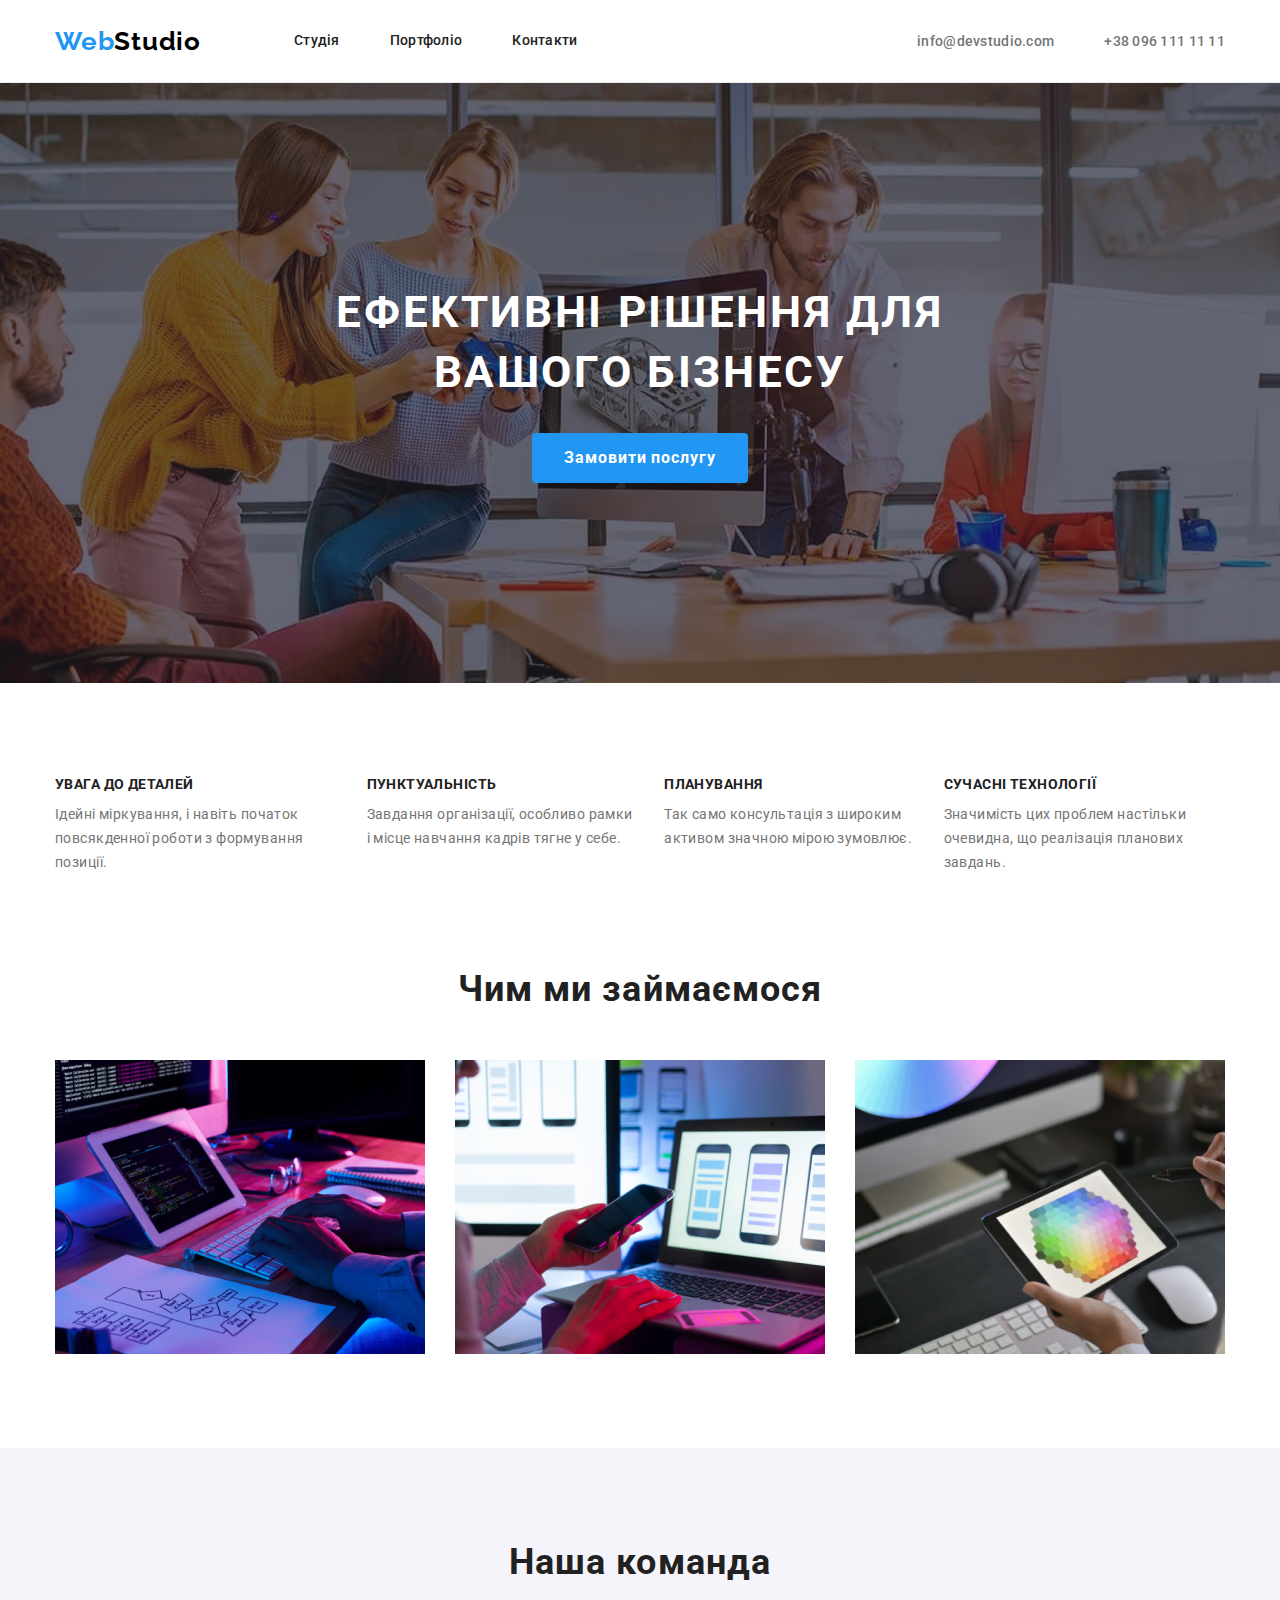
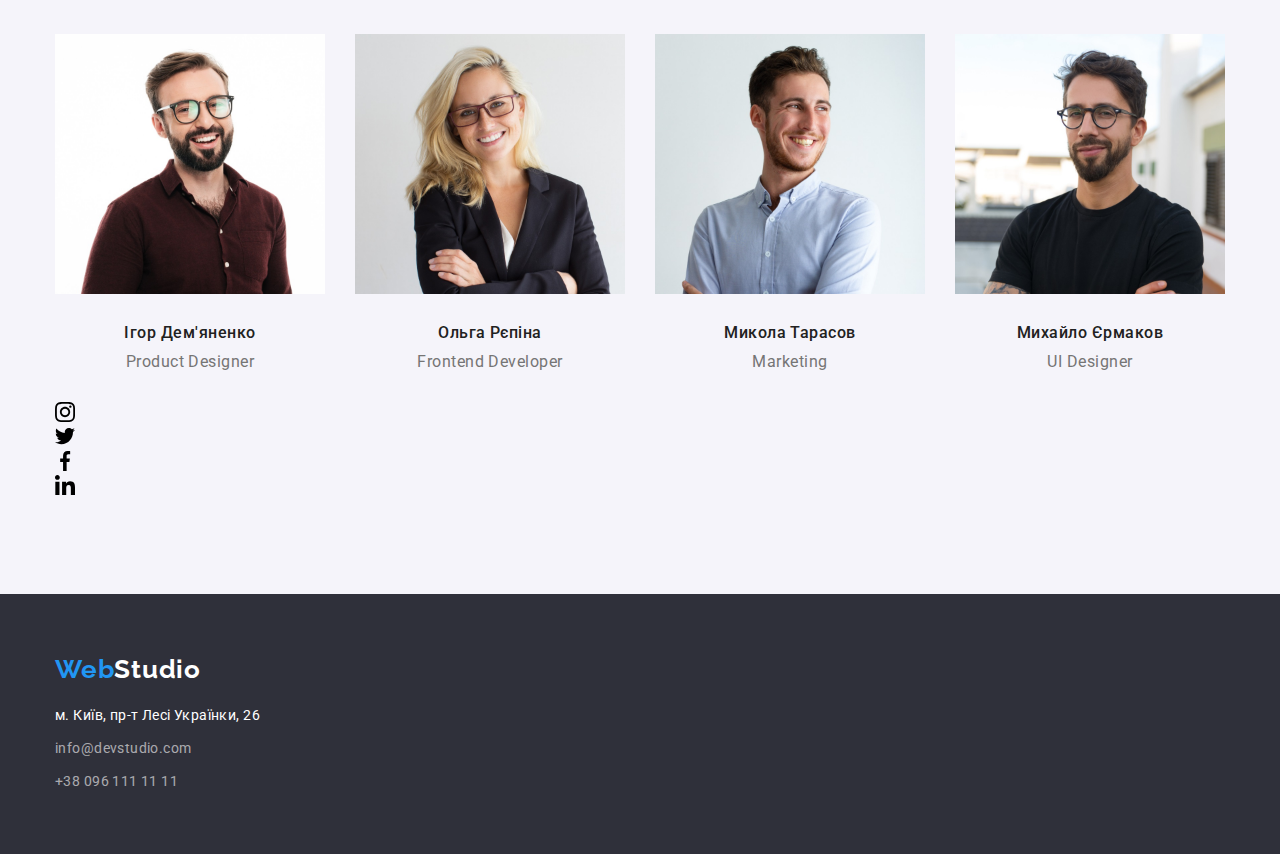
==== index.html @ 97b9239c "height" ====
<!DOCTYPE html>
<html lang="en">
  <head>
    <meta charset="UTF-8" />
    <meta http-equiv="X-UA-Compatible" content="IE=edge" />
    <meta name="viewport" content="width=device-width, initial-scale=1.0" />
    <link rel="preconnect" href="https://fonts.googleapis.com" />
    <link rel="preconnect" href="https://fonts.gstatic.com" crossorigin />
    <link
      href="https://fonts.googleapis.com/css2?family=Raleway:wght@500;700&family=Roboto:wght@400;500;700;900&display=swap"
      rel="stylesheet"
    />
    <link
      rel="stylesheet"
      href="https://cdnjs.cloudflare.com/ajax/libs/modern-normalize/0.6.0/modern-normalize.min.css"
    />
    <link rel="stylesheet" href="./css/styles.css" />
    <title>Web Studio</title>
  </head>
  <body class="body">
    <header class="header">
      <div class="container container-nav">
        <nav class="nav">
          <a class="link logo-link" href="">
            <span class="logocolor">Web</span><span class="logo">Studio</span>
          </a>
          <ul class="list-nav">
            <li class="list-item">
              <a class="nav-link" href="./index.html">Студія</a>
            </li>
            <li class="list-item">
              <a class="nav-link" href="./portfolio.html">Портфоліо</a>
            </li>
            <li class="list-item"><a class="nav-link" href="">Контакти</a></li>
          </ul>
        </nav>
        <!-- Контактні дані -->
        <ul class="contacts-list">
          <li class="list-item">
            <a class="link mail" href="mailto:info@devstudio.com"
              >info@devstudio.com</a
            >
          </li>
          <li class="list-item">
            <a class="link tel" href="tel:+380961111111">+38 096 111 11 11</a>
          </li>
        </ul>
      </div>
    </header>

    <!-- Секція HERO -->
    <main>
      <section class="section-hero">
        <div class="container">
          <h1 class="slogan">Ефективні рішення для вашого бізнесу</h1>
          <button class="btn" type="button">
            <span class="btn-text">Замовити послугу</span>
          </button>
        </div>
      </section>

      <!-- Наші переваги -->

      <section class="section">
        <div class="container">
          <h2 class="visually-hidden">наші переваги</h2>
          <ul class="list">
            <li class="pref-text">
              <h3 class="list-title">увага до деталей</h3>
              <p class="list-text">
                Ідейні міркування, і навіть початок повсякденної роботи з
                формування позиції.
              </p>
            </li>
            <li class="pref-text">
              <h3 class="list-title">пунктуальність</h3>
              <p class="list-text">
                Завдання організації, особливо рамки і місце навчання кадрів
                тягне у себе.
              </p>
            </li>
            <li class="pref-text">
              <h3 class="list-title">планування</h3>
              <p class="list-text">
                Так само консультація з широким активом значною мірою зумовлює.
              </p>
            </li>
            <li class="pref-text">
              <h3 class="list-title">сучасні технології</h3>
              <p class="list-text">
                Значимість цих проблем настільки очевидна, що реалізація
                планових завдань.
              </p>
            </li>
          </ul>
        </div>
      </section>

      <!-- Чим ми займаємось -->
      <section class="section work">
        <div class="container">
          <h2 class="subtitle">Чим ми займаємося</h2>
          <ul class="list work-cards">
            <li class="image-item">
              <img src="./images/img/box-1.png" alt="фото клавіатури" width="370" />
            </li>
            <li class="image-item">
              <img src="./images/img/box-2.png" alt="фото телефона" width="370" />
            </li>
            <li class="image-item">
              <img src="./images/img/box-3.png" alt="фото планшета" width="370" />
            </li>
          </ul>
        </div>
      </section>

      <!-- Наша команда -->

      <section class="section team">
        <div class="container">
          <h2 class="subtitle">Наша команда</h2>
          <ul class="list team-list">
            <li class="photo-item">
              <img src="./images/img/ProductDesigner.jpg" alt="фото" width="270" />
              <div class="photo-wrapp">
                <h3 class="team-person">Ігор Дем'яненко</h3>
                <p class="team-position">Product Designer</p>
              </div>
              <ul class="social-list">
                <li class="social-item">
                  <a
                    class="social-link link"
                    href="https://instagram.com"
                    target="_blank"
                    rel="noopener noreferrer"
                    aria-label="instagram"
                  >
                    <svg class="" width="20" height="20">
                      <use href="./images/sprite.svg#instagram"></use>
                    </svg>
                  </a>
                </li>
                <li class="social-item">
                  <a
                    class="social-link link"
                    href="https://twitter.com"
                    target="_blank"
                    rel="noopener noreferrer"
                    aria-label="twitter"
                  >
                    <svg class="" width="20" height="20">
                      <use href="./images/sprite.svg#twitter"></use>
                    </svg>
                  </a>
                </li>
                <li class="social-item">
                  <a
                    class="social-link link"
                    href="https://facebook.com"
                    target="_blank"
                    rel="noopener noreferrer"
                    aria-label="facebook"
                  >
                    <svg class="" width="20" height="20">
                      <use href="./images/sprite.svg#facebook"></use>
                    </svg>
                  </a>
                </li>
                <li class="social-item">
                  <a
                    class="social-link link"
                    href="https://linkedin.com"
                    target="_blank"
                    rel="noopener noreferrer"
                    aria-label="linkedin"
                  >
                    <svg class="" width="20" height="20">
                      <use href="./images/sprite.svg#linkedin"></use>
                    </svg>
                  </a>
                </li>
              </ul>
            </li>
            <li class="photo-item">
              <img src="./images/img/FrontedDeveloper.jpg" alt="фото" width="270" />
              <div class="photo-wrapp">
                <h3 class="team-person">Ольга Рєпіна</h3>
                <p class="team-position">Frontend Developer</p>
              </div>
            </li>
            <li class="photo-item">
              <img src="./images/img/Marketing.jpg" alt="фото" width="270" />
              <div class="photo-wrapp">
                <h3 class="team-person">Микола Тарасов</h3>
                <p class="team-position">Marketing</p>
              </div>
            </li>
            <li class="photo-item">
              <img src="./images/img/UIDesignir.jpg" alt="фото" width="270" />
              <div class="photo-wrapp">
                <h3 class="team-person">Михайло Єрмаков</h3>
                <p class="team-position">UI Designer</p>
              </div>
            </li>
          </ul>
        </div>
      </section>
    </main>

    <!-- Підвал -->

    <footer class="footer">
      <div class="container">
        <a class="link" href="./index.html">
          <span class="footer-logocolor">Web</span
          ><span class="footer-logo">Studio</span>
        </a>
        <address class="address">
          <ul class="address-list">
            <li class="footer-item">
              <a
                class="address-link"
                href="https://www.google.com/maps/place/%D0%B1%D1%83%D0%BB.+%D0%9B%D0%B5%D1%81%D0%B8+%D0%A3%D0%BA%D1%80%D0%B0%D0%B8%D0%BD%D0%BA%D0%B8,+26,+%D0%9A%D0%B8%D0%B5%D0%B2,+02000/@50.4265807,30.5383858,17z/data=!3m1!4b1!4m5!3m4!1s0x40d4cf0e033ecbe9:0x57a4dffefec77da0!8m2!3d50.4265807!4d30.5383858"
                >м. Київ, пр-т Лесі Українки, 26</a
              >
            </li>
            <li class="footer-item">
              <a class="contacts-link" href="mailto:info@devstudio.com"
                >info@devstudio.com</a
              >
            </li>
            <li class="footer-item">
              <a class="contacts-link" href="tel:++380961111111"
                >+38 096 111 11 11</a
              >
            </li>
          </ul>
        </address>
      </div>
    </footer>
  </body>
</html>
---- css/styles.css ----
html {
  box-sizing: border-box;
}

*,
*::before,
*::after {
}

:root {
  /* Fonts */

  /* Text colors */
  --subtitle-col: #212121;
  --txt-col: #757575;
  --txt-but: #ffffff;

  /* Background colors */
  --main-cl: #f5f5f5;
  --backgr-filtr: #f5f4fa;
  --backgr-col: #2f303a;

  /* Other */
  --accent-cl: #2196f3;
}

body {
  font-family: "Roboto", sans-serif;
  color: var(--main-cl);
  margin: 0;
}

img {
  display: block;
  max-width: 100%;
  height: auto;
}

ul {
  margin: 0;
  padding: 0;
  list-style: none;
}

h1,
h2,
h3,
h4,
h5,
h6,
p {
  margin: 0;
}

.hidden {
  position: absolute;
  width: 1px;
  height: 1px;
  margin: -1px;
  border: 0;
  padding: 0;
  white-space: nowrap;
  clip-path: inset(100%);
  clip: rect(0 0 0 0);
  overflow: hidden;
}

.container {
  max-width: 1200px;
  padding-left: 15px;
  padding-right: 15px;
  margin-left: auto;
  margin-right: auto;
}

.header {
  border-bottom: 1px solid #ececec;
}

.nav {
  display: flex;
  align-items: center;
}

.container-nav {
  display: flex;
  align-items: center;
}

.logo-link {
  margin-right: 93px;
}
.logo {
  font-family: Raleway;
  font-weight: 700;
  font-size: 26px;
  line-height: 1.19;
  letter-spacing: 0.03em;
  color: #000000;
}
.logocolor {
  font-family: Raleway;
  font-style: normal;
  font-weight: 700;
  font-size: 26px;
  line-height: 1.19;
  letter-spacing: 0.03em;
  color: var(--accent-cl);
}

.list {
  display: flex;
  margin: 0;
  padding: 0;
}

.list-nav {
  display: flex;
  padding-top: 32px;
  padding-bottom: 32px;
  gap: 50px;
}

.list .list-item + .list-item {
  margin-left: 50px;
}

.nav-link {
  display: block;

  color: var(--subtitle-col);
  font-weight: 500;
  font-size: 14px;
  line-height: 1.14;
  letter-spacing: 0.02em;
  text-decoration: none;
}

.nav-link:hover,
.nav-link:focus {
  color: var(--accent-cl);
}

/* Контактні дані */
.link:hover,
.link:focus {
  color: var(--accent-cl);
}

.contacts-list {
  display: flex;
  margin-left: auto;
  padding-top: 32px;
  padding-bottom: 32px;
}

.contacts-list .list-item + .list-item {
  margin-left: 50px;
}

.link {
  font-weight: 500;
  font-size: 14px;
  line-height: 1.14;
  letter-spacing: 0.02em;
  text-decoration: none;
  color: var(--txt-col);
}


.section {
  padding-top: 94px;
  padding-bottom: 94px;
}

/* Секція HERO */
.section-hero {
  background: var(--backgr-col);
  text-align: center;
  padding-top: 200px;
  padding-bottom: 200px;
  background-image: linear-gradient(
      rgba(47, 48, 58, 0.4),
      rgba(47, 48, 58, 0.4)
    ),
    url(../images/img/studio.jpg);
  background-size: cover;
  background-position: center;
}

.slogan {
  font-size: 44px;
  line-height: 1.36;
  letter-spacing: 0.06em;
  text-transform: uppercase;
  color: var(--txt-but);
  margin-bottom: 30px;
  width: 620px;
  margin-left: auto;
  margin-right: auto;
}

.btn {
  background: var(--accent-cl);
  border-radius: 4px;
  padding: 10px 32px;
  border: 0px;
  margin-right: auto;
  margin-left: auto;
  text-align: center;
}

.btn-text {
  font-weight: 700;
  font-size: 16px;
  line-height: 1.87;
  align-items: center;
  text-align: center;
  letter-spacing: 0.06em;
  color: var(--txt-but);
}

/* Наші переваги */

.visually-hidden {
  position: absolute;
  width: 1px;
  height: 1px;
  margin: -1px;
  border: 0;
  padding: 0;
  white-space: nowrap;
  clip-path: inset(100%);
  clip: rect(0 0 0 0);
  overflow: hidden;
}

.list-title {
  text-transform: uppercase;
  font-size: 14px;
  line-height: 1.14;
  letter-spacing: 0.03em;
  color: var(--subtitle-col);
  margin-bottom: 10px;
}

.list-text {
  font-size: 14px;
  line-height: 1.71;
  letter-spacing: 0.03em;
  color: var(--txt-col);
  margin: 0;
}

.pref-text:not(:last-child) {
  margin-right: 30px;
}

.work {
  padding-top: 0;
}

.subtitle {
  font-size: 36px;
  line-height: 1.16;
  text-align: center;
  letter-spacing: 0.03em;
  color: var(--subtitle-col);
  margin-bottom: 50px;
}

.work-cards {
  align-items: center;
  gap: 30px;
}

/* Наша команда */
.team {
  background-color: #f5f4fa;
}

.team-list {
  gap: 30px;
}
.team-person {
  font-weight: 500;
  font-size: 16px;
  line-height: 1.18;
  text-align: center;
  letter-spacing: 0.03em;
  margin-bottom: 10px;
  color: var(--subtitle-col);
}

.team-position {
  font-weight: 400;
  font-size: 16px;
  line-height: 1.18;
  text-align: center;
  letter-spacing: 0.03em;
  color: var(--txt-col);
}

.photo-wrapp {
  padding: 30px 0;
}

/* Підвал */
.footer {
  background: var(--backgr-col);
  padding-top: 60px;
  padding-bottom: 60px;
}

.footer-logocolor {
  font-family: "Raleway";
  font-style: normal;
  font-weight: 700;
  font-size: 26px;
  line-height: 1.19;
  letter-spacing: 0.03em;
  color: var(--accent-cl);
}

.footer-logo {
  font-family: "Raleway";
  font-weight: 700;
  font-size: 26px;
  line-height: 1.19;
  letter-spacing: 0.03em;
  color: var(--txt-but);
}

.address {
  margin-top: 20px;
}

.footer-item:not(:last-child) {
  margin-bottom: 9px;
}

.address-list {
  list-style: none;
  text-decoration: none;
}

.address-link {
  font-weight: 400;
  font-size: 14px;
  line-height: 1.71;
  letter-spacing: 0.03em;
  text-decoration: none;
  list-style: none;
  font-style: normal;
  color: var(--txt-but);
}

.contacts-link {
  font-weight: 400;
  font-size: 14px;
  line-height: 1.71;
  letter-spacing: 0.03em;
  text-decoration: none;
  font-style: normal;
  color: rgba(255, 255, 255, 0.6);
}

.port-list {
  display: flex;
  gap: 8px;
  justify-content: center;
}

.filtr:hover,
.filtr:focus {
  color: var(--txt-but);
  background-color: var(--accent-cl);
}

.filtr {
  font-family: inherit;
  background: var(--backgr-filtr);
  font-size: 16px;
  line-height: 1.62;
  letter-spacing: 0.03em;
  color: var(--subtitle-col);
  cursor: pointer;
  border-color: transparent;
}

.filtr-list {
  display: flex;
  gap: 8px;
  justify-content: center;
}

.photo-list {
  flex-wrap: wrap;
  margin-top: 50px;
  gap: 30px;
}

.photo-subtitle {
  font-size: 18px;
  line-height: 2;
  letter-spacing: 0.06em;
  color: var(--subtitle-col);
}

.photo-text {
  font-size: 16px;
  line-height: 1.87;
  letter-spacing: 0.03em;
  margin-top: 4px;
  color: var(--txt-col);
}

.photo-items {
  border-top: none;
  padding: 20px 24px;
  border: 1px solid #eeeeee;
}
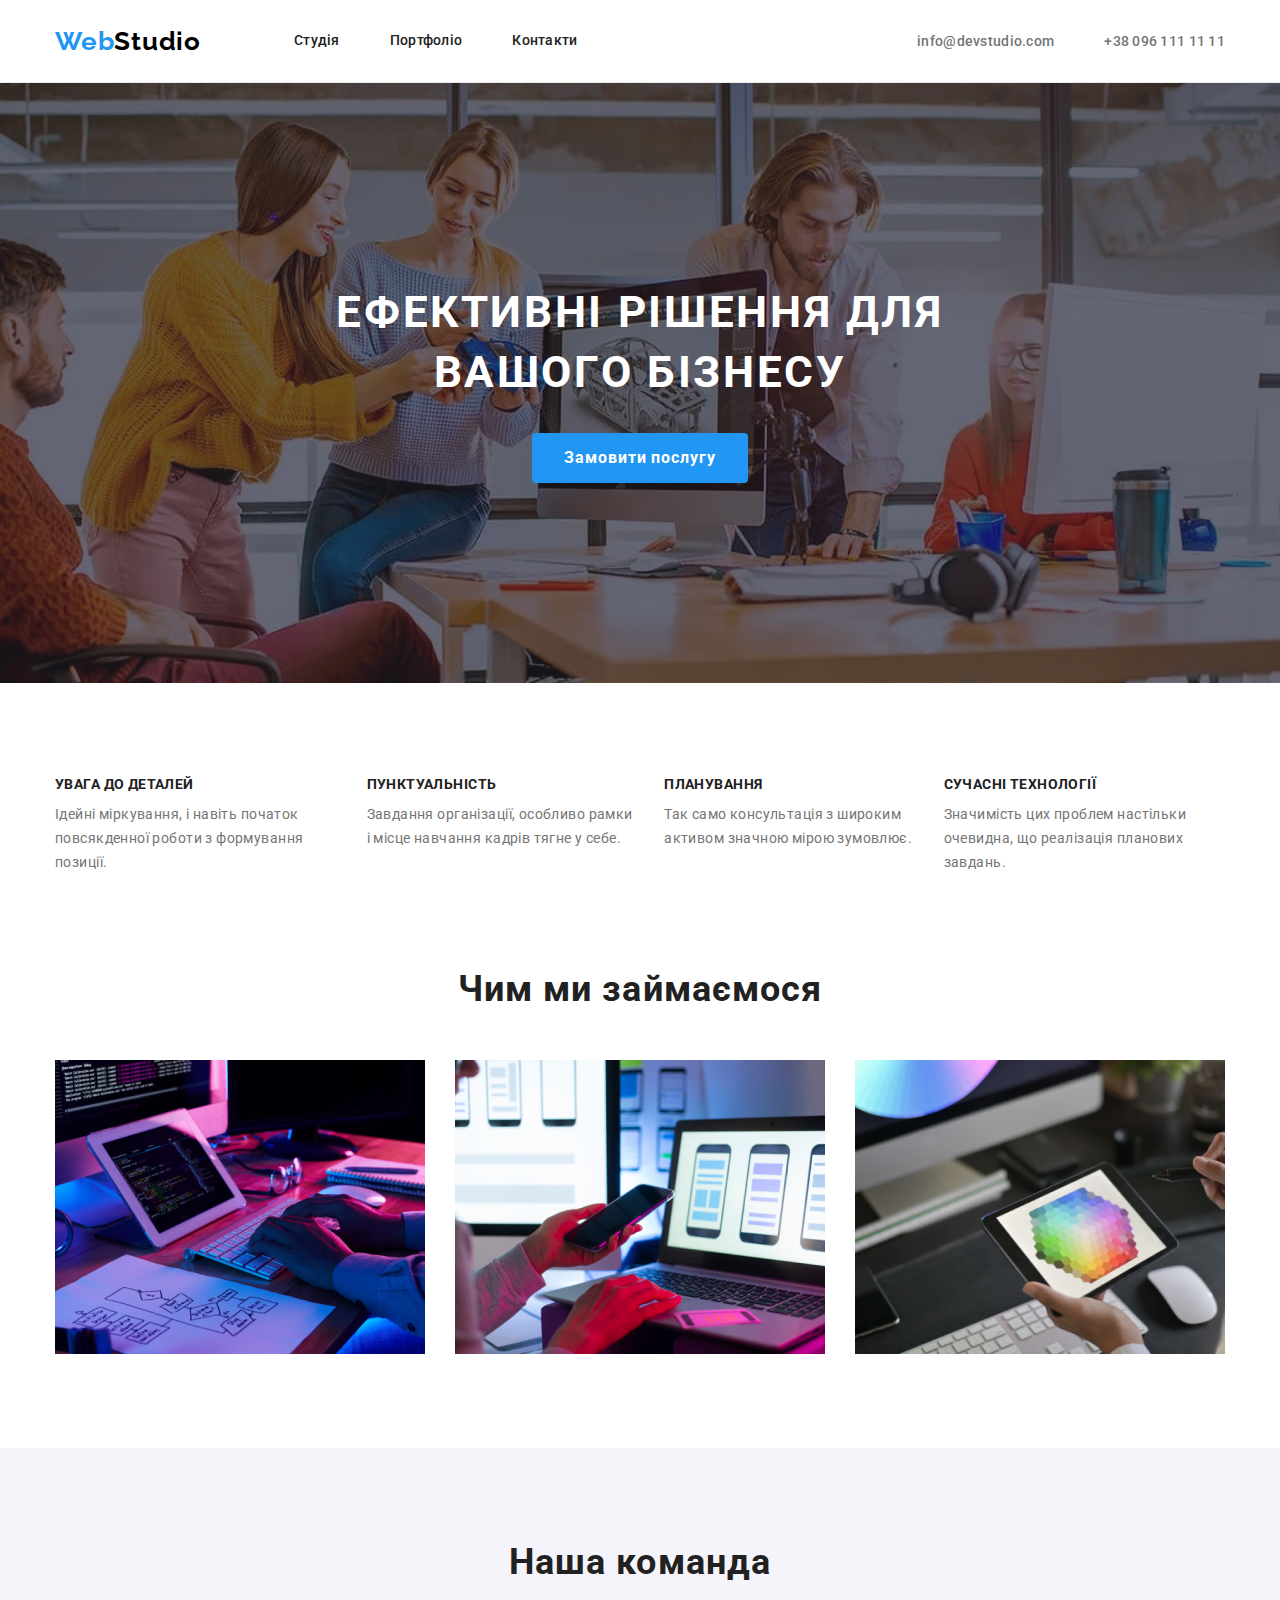
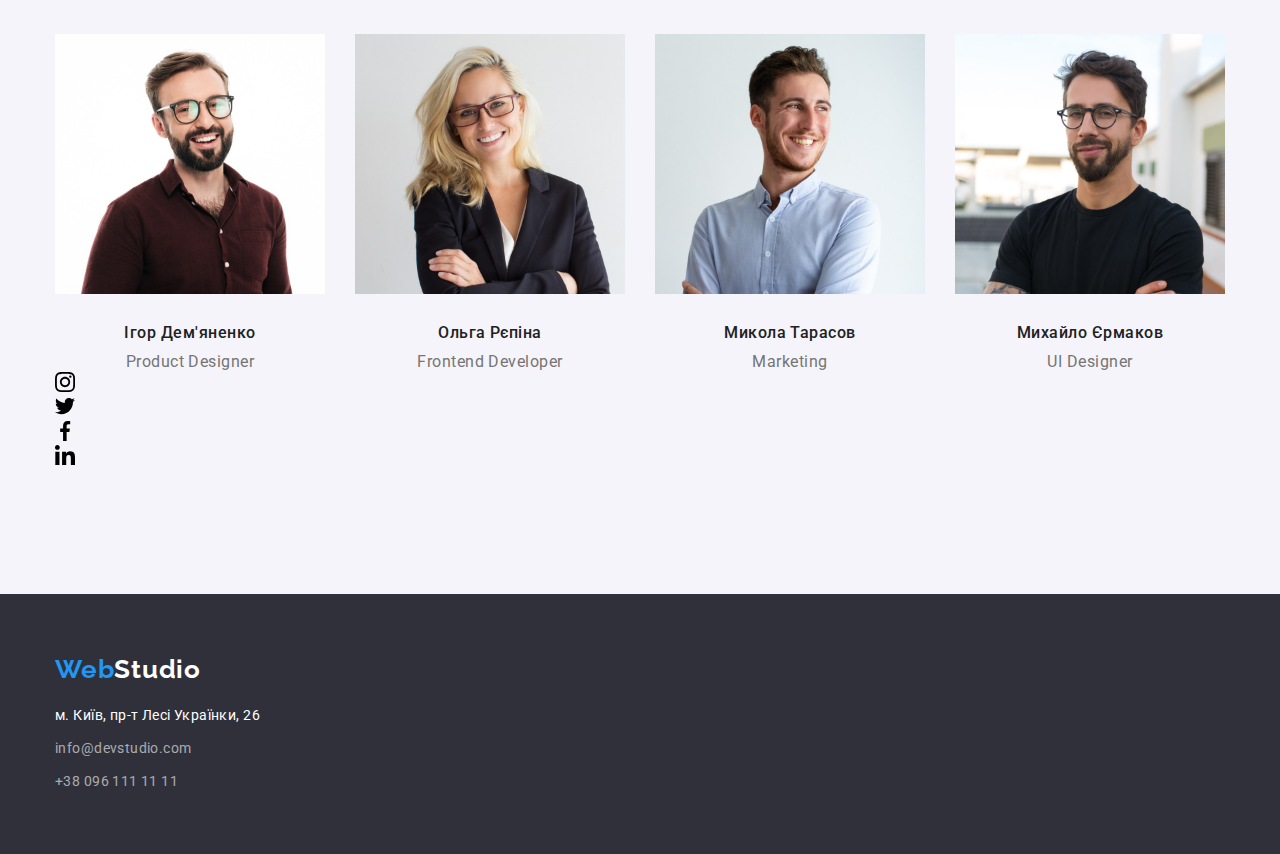
==== commit e7a70a87: "div social list" ====
--- a/index.html
+++ b/index.html
@@ -102,13 +102,25 @@
           <h2 class="subtitle">Чим ми займаємося</h2>
           <ul class="list work-cards">
             <li class="image-item">
-              <img src="./images/img/box-1.png" alt="фото клавіатури" width="370" />
+              <img
+                src="./images/img/box-1.png"
+                alt="фото клавіатури"
+                width="370"
+              />
             </li>
             <li class="image-item">
-              <img src="./images/img/box-2.png" alt="фото телефона" width="370" />
+              <img
+                src="./images/img/box-2.png"
+                alt="фото телефона"
+                width="370"
+              />
             </li>
             <li class="image-item">
-              <img src="./images/img/box-3.png" alt="фото планшета" width="370" />
+              <img
+                src="./images/img/box-3.png"
+                alt="фото планшета"
+                width="370"
+              />
             </li>
           </ul>
         </div>
@@ -121,68 +133,76 @@
           <h2 class="subtitle">Наша команда</h2>
           <ul class="list team-list">
             <li class="photo-item">
-              <img src="./images/img/ProductDesigner.jpg" alt="фото" width="270" />
+              <img
+                src="./images/img/ProductDesigner.jpg"
+                alt="фото"
+                width="270"
+              />
               <div class="photo-wrapp">
                 <h3 class="team-person">Ігор Дем'яненко</h3>
                 <p class="team-position">Product Designer</p>
-              </div>
-              <ul class="social-list">
-                <li class="social-item">
-                  <a
-                    class="social-link link"
-                    href="https://instagram.com"
-                    target="_blank"
-                    rel="noopener noreferrer"
-                    aria-label="instagram"
-                  >
-                    <svg class="" width="20" height="20">
-                      <use href="./images/sprite.svg#instagram"></use>
-                    </svg>
-                  </a>
-                </li>
-                <li class="social-item">
-                  <a
-                    class="social-link link"
-                    href="https://twitter.com"
-                    target="_blank"
-                    rel="noopener noreferrer"
-                    aria-label="twitter"
-                  >
-                    <svg class="" width="20" height="20">
-                      <use href="./images/sprite.svg#twitter"></use>
-                    </svg>
-                  </a>
-                </li>
-                <li class="social-item">
-                  <a
-                    class="social-link link"
-                    href="https://facebook.com"
-                    target="_blank"
-                    rel="noopener noreferrer"
-                    aria-label="facebook"
-                  >
-                    <svg class="" width="20" height="20">
-                      <use href="./images/sprite.svg#facebook"></use>
-                    </svg>
-                  </a>
-                </li>
-                <li class="social-item">
-                  <a
-                    class="social-link link"
-                    href="https://linkedin.com"
-                    target="_blank"
-                    rel="noopener noreferrer"
-                    aria-label="linkedin"
-                  >
-                    <svg class="" width="20" height="20">
-                      <use href="./images/sprite.svg#linkedin"></use>
-                    </svg>
-                  </a>
-                </li>
-              </ul>
-            </li>
-            <li class="photo-item">
-              <img src="./images/img/FrontedDeveloper.jpg" alt="фото" width="270" />
+                <ul class="social-list">
+                  <li class="social-item">
+                    <a
+                      class="social-link link"
+                      href="https://instagram.com"
+                      target="_blank"
+                      rel="noopener noreferrer"
+                      aria-label="instagram"
+                    >
+                      <svg class="" width="20" height="20">
+                        <use href="./images/sprite.svg#instagram"></use>
+                      </svg>
+                    </a>
+                  </li>
+                  <li class="social-item">
+                    <a
+                      class="social-link link"
+                      href="https://twitter.com"
+                      target="_blank"
+                      rel="noopener noreferrer"
+                      aria-label="twitter"
+                    >
+                      <svg class="" width="20" height="20">
+                        <use href="./images/sprite.svg#twitter"></use>
+                      </svg>
+                    </a>
+                  </li>
+                  <li class="social-item">
+                    <a
+                      class="social-link link"
+                      href="https://facebook.com"
+                      target="_blank"
+                      rel="noopener noreferrer"
+                      aria-label="facebook"
+                    >
+                      <svg class="" width="20" height="20">
+                        <use href="./images/sprite.svg#facebook"></use>
+                      </svg>
+                    </a>
+                  </li>
+                  <li class="social-item">
+                    <a
+                      class="social-link link"
+                      href="https://linkedin.com"
+                      target="_blank"
+                      rel="noopener noreferrer"
+                      aria-label="linkedin"
+                    >
+                      <svg class="" width="20" height="20">
+                        <use href="./images/sprite.svg#linkedin"></use>
+                      </svg>
+                    </a>
+                  </li>
+                </ul>
+              </div>
+            </li>
+            <li class="photo-item">
+              <img
+                src="./images/img/FrontedDeveloper.jpg"
+                alt="фото"
+                width="270"
+              />
               <div class="photo-wrapp">
                 <h3 class="team-person">Ольга Рєпіна</h3>
                 <p class="team-position">Frontend Developer</p>
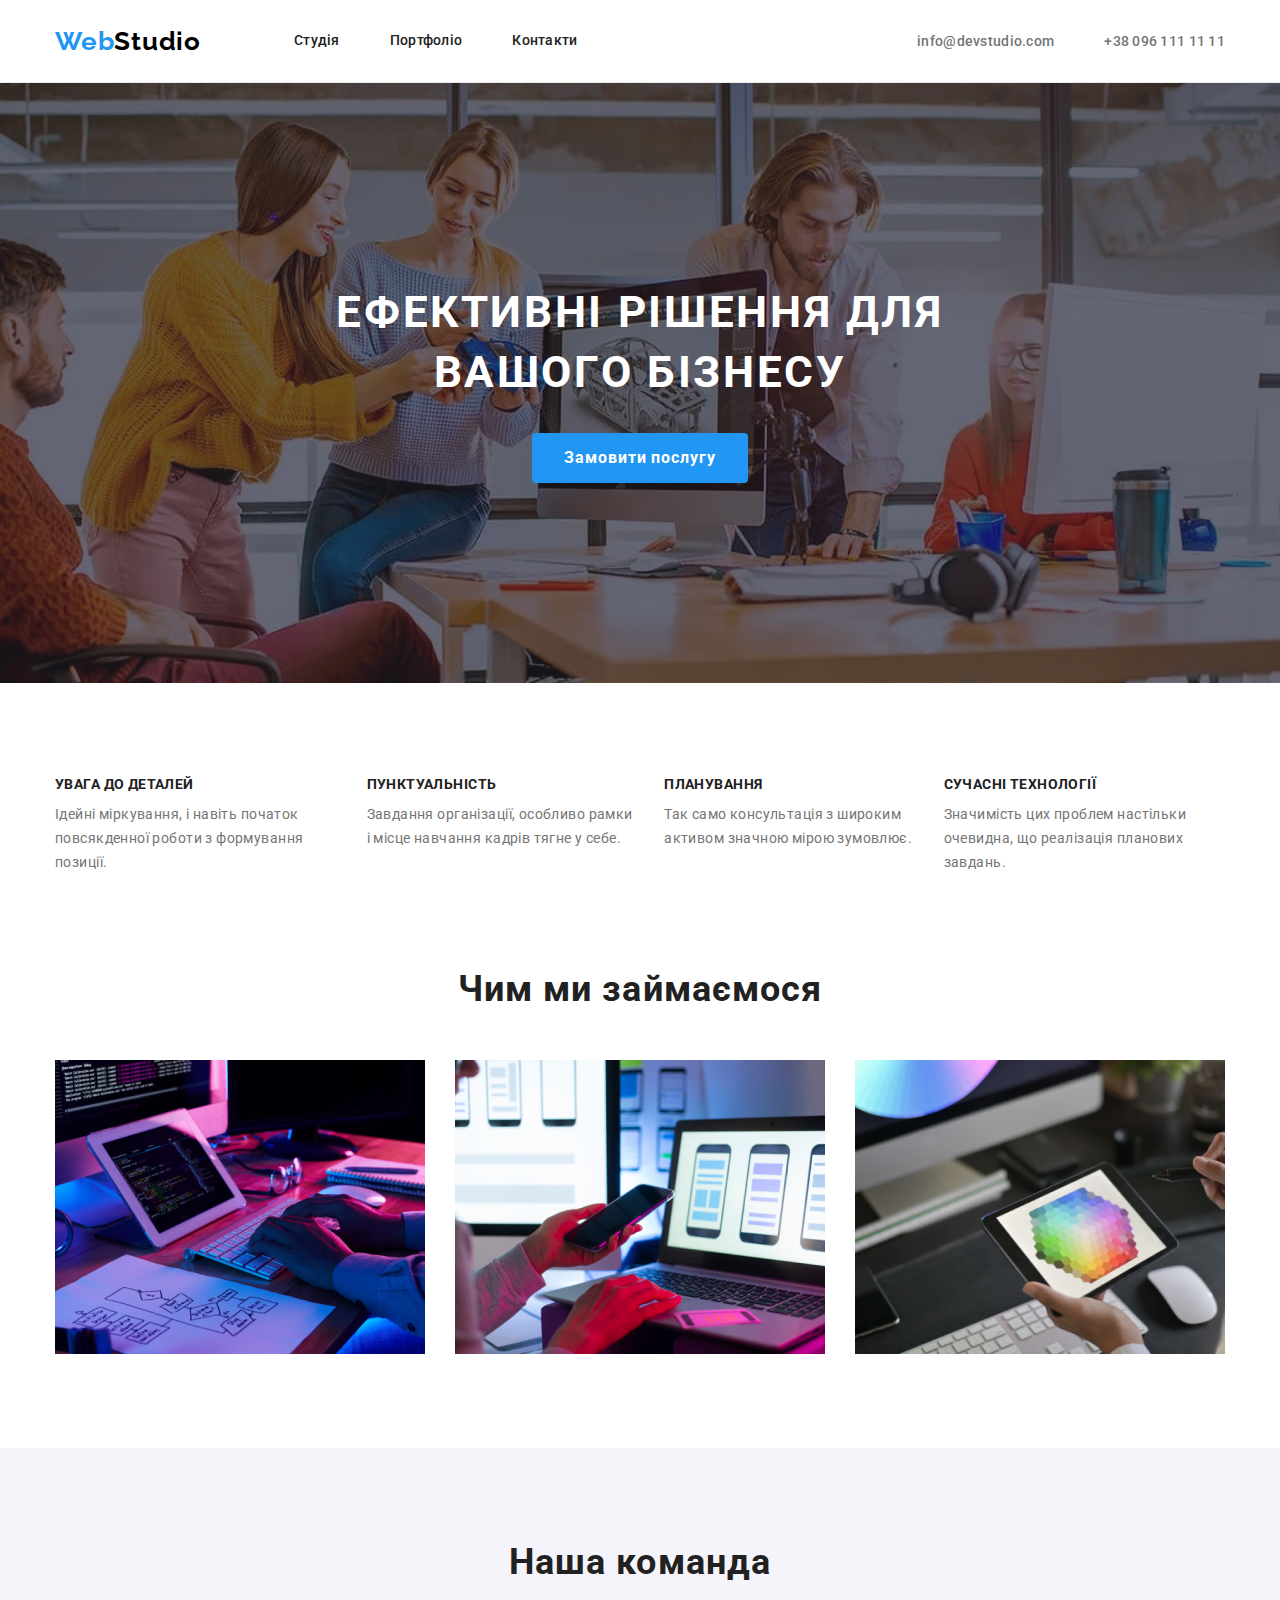
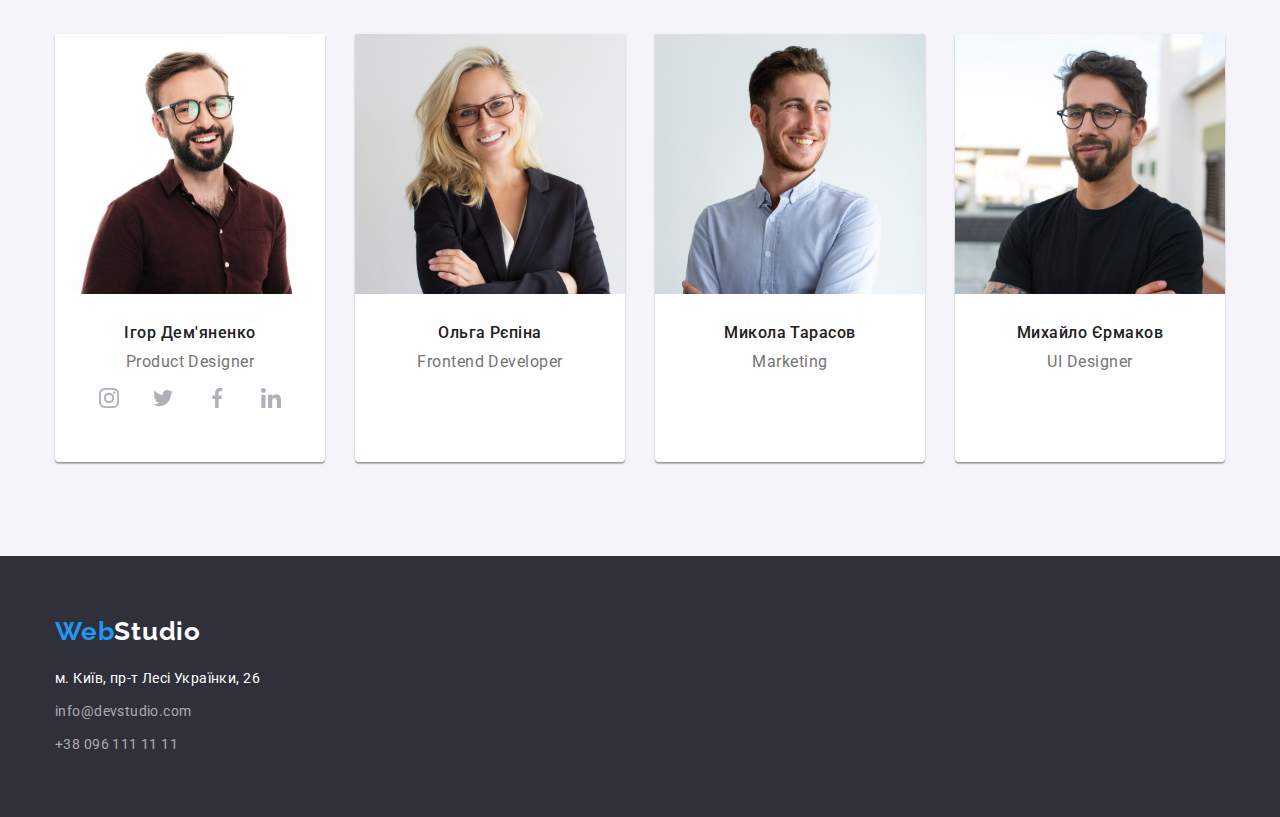
==== commit e25c060c: "update 2" ====
--- a/index.html
+++ b/index.html
@@ -141,7 +141,7 @@
               <div class="photo-wrapp">
                 <h3 class="team-person">Ігор Дем'яненко</h3>
                 <p class="team-position">Product Designer</p>
-                <ul class="social-list">
+                <ul class="socials list">
                   <li class="social-item">
                     <a
                       class="social-link link"
@@ -150,7 +150,7 @@
                       rel="noopener noreferrer"
                       aria-label="instagram"
                     >
-                      <svg class="" width="20" height="20">
+                      <svg class="social-icon" width="20" height="20">
                         <use href="./images/sprite.svg#instagram"></use>
                       </svg>
                     </a>
@@ -163,7 +163,7 @@
                       rel="noopener noreferrer"
                       aria-label="twitter"
                     >
-                      <svg class="" width="20" height="20">
+                      <svg class="social-icon" width="20" height="20">
                         <use href="./images/sprite.svg#twitter"></use>
                       </svg>
                     </a>
@@ -176,7 +176,7 @@
                       rel="noopener noreferrer"
                       aria-label="facebook"
                     >
-                      <svg class="" width="20" height="20">
+                      <svg class="social-icon" width="20" height="20">
                         <use href="./images/sprite.svg#facebook"></use>
                       </svg>
                     </a>
@@ -189,7 +189,7 @@
                       rel="noopener noreferrer"
                       aria-label="linkedin"
                     >
-                      <svg class="" width="20" height="20">
+                      <svg class="social-icon" width="20" height="20">
                         <use href="./images/sprite.svg#linkedin"></use>
                       </svg>
                     </a>
--- a/css/styles.css
+++ b/css/styles.css
@@ -19,6 +19,7 @@
   --main-cl: #f5f5f5;
   --backgr-filtr: #f5f4fa;
   --backgr-col: #2f303a;
+  --icon-cl: #afb1b8;
 
   /* Other */
   --accent-cl: #2196f3;
@@ -167,7 +168,6 @@
   color: var(--txt-col);
 }
 
-
 .section {
   padding-top: 94px;
   padding-bottom: 94px;
@@ -279,6 +279,13 @@
   background-color: #f5f4fa;
 }
 
+.photo-item {
+  background: #ffffff;
+  box-shadow: 0px 1px 3px rgb(0 0 0 / 12%), 0px 1px 1px rgb(0 0 0 / 14%),
+    0px 2px 1px rgb(0 0 0 / 20%);
+  border-radius: 0px 0px 4px 4px;
+}
+
 .team-list {
   gap: 30px;
 }
@@ -299,10 +306,36 @@
   text-align: center;
   letter-spacing: 0.03em;
   color: var(--txt-col);
+  margin-bottom: 16px;
 }
 
 .photo-wrapp {
   padding: 30px 0;
+}
+
+.socials {
+  display: flex;
+  justify-content: center;
+  gap: 10px;
+}
+
+.social-link {
+  display: flex;
+  justify-content: center;
+  width: 44px;
+  height: 44px;
+
+  color: var(--icon-cl);
+  background-color: var(--txt-but);
+  border-radius: 50%;
+}
+
+.social-link:hover {
+  color: var(--accent-cl);
+}
+
+.social-icon {
+  fill: currentColor;
 }
 
 /* Підвал */
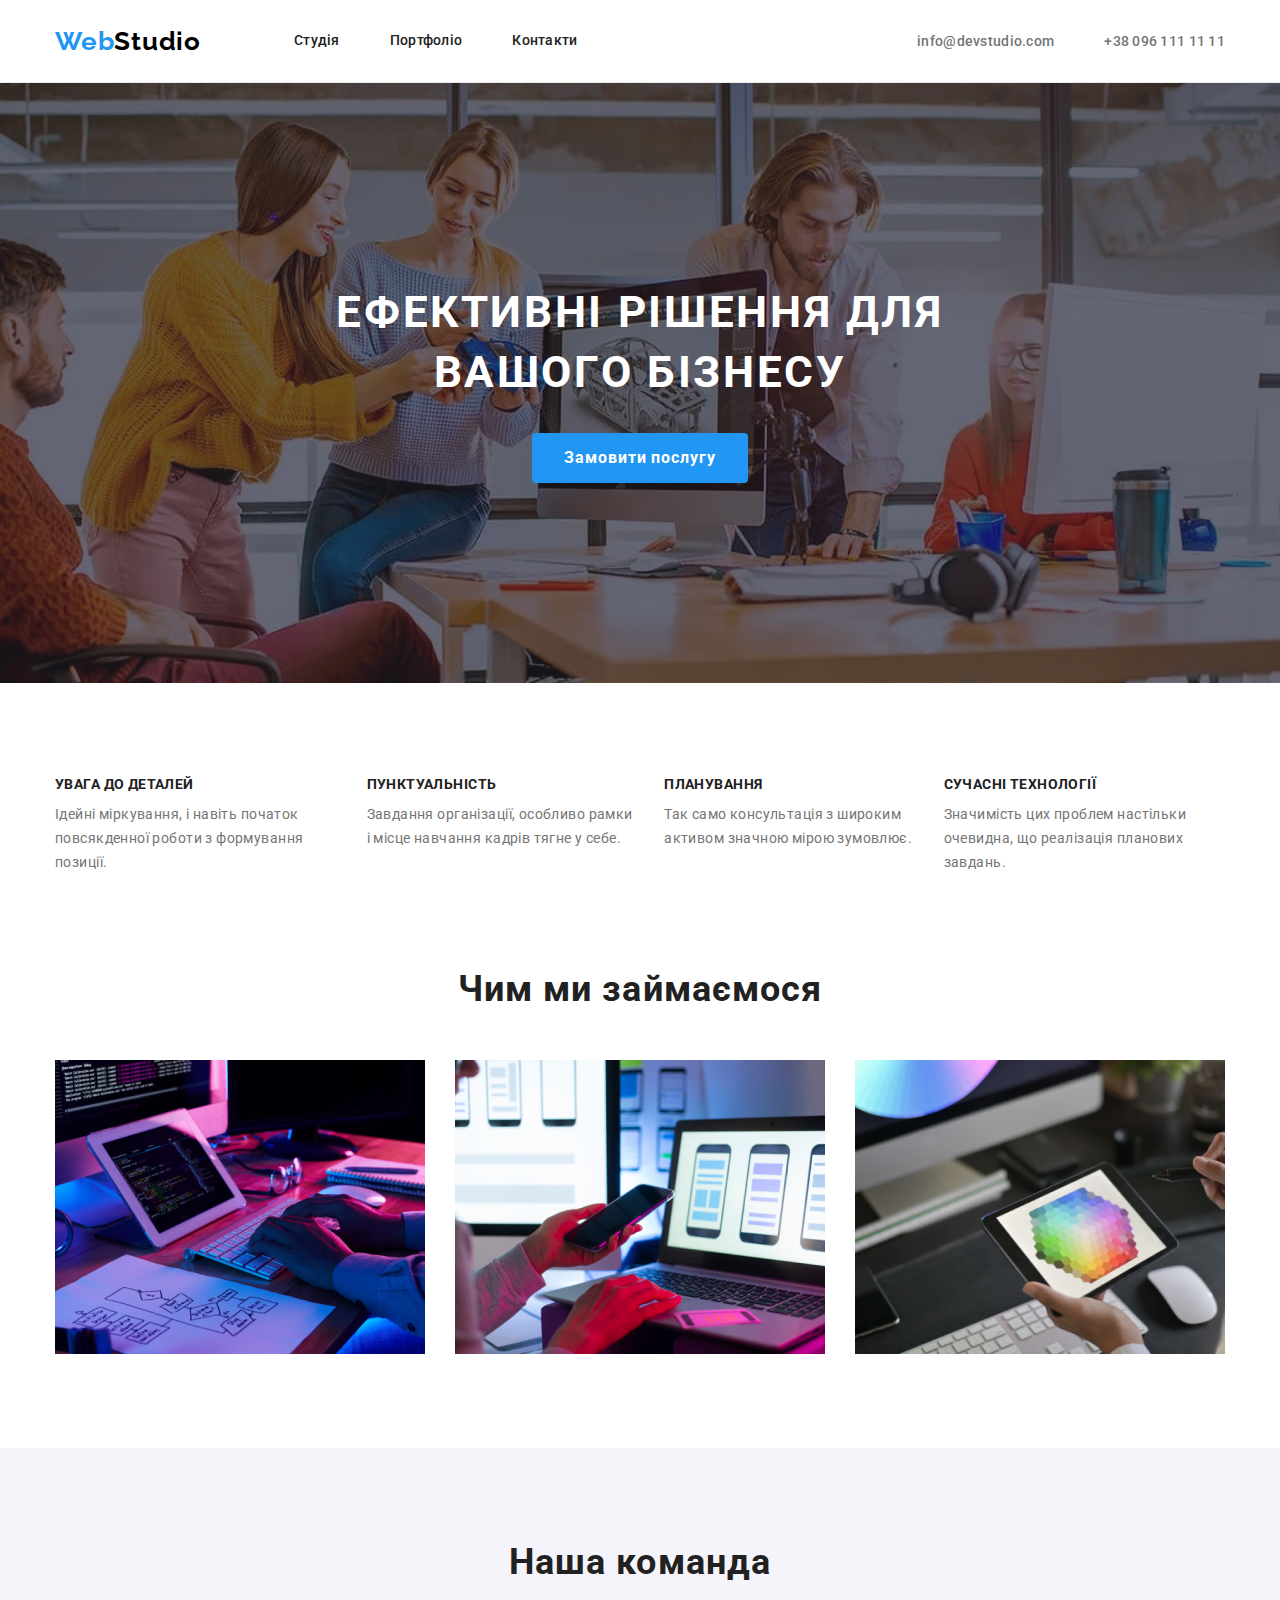
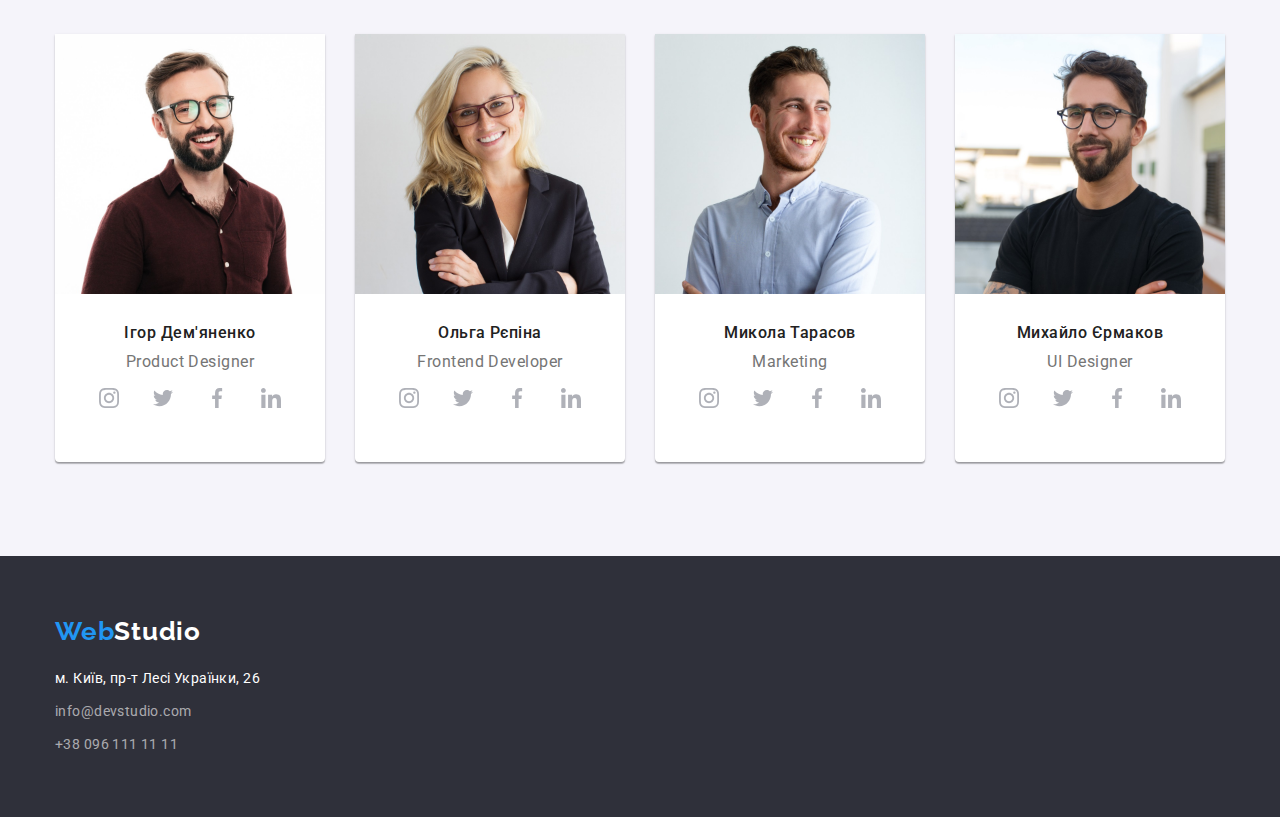
==== commit 7eaf0920: "Update index.html" ====
--- a/index.html
+++ b/index.html
@@ -206,6 +206,60 @@
               <div class="photo-wrapp">
                 <h3 class="team-person">Ольга Рєпіна</h3>
                 <p class="team-position">Frontend Developer</p>
+                <ul class="socials list">
+                  <li class="social-item">
+                    <a
+                      class="social-link link"
+                      href="https://instagram.com"
+                      target="_blank"
+                      rel="noopener noreferrer"
+                      aria-label="instagram"
+                    >
+                      <svg class="social-icon" width="20" height="20">
+                        <use href="./images/sprite.svg#instagram"></use>
+                      </svg>
+                    </a>
+                  </li>
+                  <li class="social-item">
+                    <a
+                      class="social-link link"
+                      href="https://twitter.com"
+                      target="_blank"
+                      rel="noopener noreferrer"
+                      aria-label="twitter"
+                    >
+                      <svg class="social-icon" width="20" height="20">
+                        <use href="./images/sprite.svg#twitter"></use>
+                      </svg>
+                    </a>
+                  </li>
+                  <li class="social-item">
+                    <a
+                      class="social-link link"
+                      href="https://facebook.com"
+                      target="_blank"
+                      rel="noopener noreferrer"
+                      aria-label="facebook"
+                    >
+                      <svg class="social-icon" width="20" height="20">
+                        <use href="./images/sprite.svg#facebook"></use>
+                      </svg>
+                    </a>
+                  </li>
+                  <li class="social-item">
+                    <a
+                      class="social-link link"
+                      href="https://linkedin.com"
+                      target="_blank"
+                      rel="noopener noreferrer"
+                      aria-label="linkedin"
+                    >
+                      <svg class="social-icon" width="20" height="20">
+                        <use href="./images/sprite.svg#linkedin"></use>
+                      </svg>
+                    </a>
+                  </li>
+                </ul>
               </div>
             </li>
             <li class="photo-item">
@@ -213,6 +267,60 @@
               <div class="photo-wrapp">
                 <h3 class="team-person">Микола Тарасов</h3>
                 <p class="team-position">Marketing</p>
+                <ul class="socials list">
+                  <li class="social-item">
+                    <a
+                      class="social-link link"
+                      href="https://instagram.com"
+                      target="_blank"
+                      rel="noopener noreferrer"
+                      aria-label="instagram"
+                    >
+                      <svg class="social-icon" width="20" height="20">
+                        <use href="./images/sprite.svg#instagram"></use>
+                      </svg>
+                    </a>
+                  </li>
+                  <li class="social-item">
+                    <a
+                      class="social-link link"
+                      href="https://twitter.com"
+                      target="_blank"
+                      rel="noopener noreferrer"
+                      aria-label="twitter"
+                    >
+                      <svg class="social-icon" width="20" height="20">
+                        <use href="./images/sprite.svg#twitter"></use>
+                      </svg>
+                    </a>
+                  </li>
+                  <li class="social-item">
+                    <a
+                      class="social-link link"
+                      href="https://facebook.com"
+                      target="_blank"
+                      rel="noopener noreferrer"
+                      aria-label="facebook"
+                    >
+                      <svg class="social-icon" width="20" height="20">
+                        <use href="./images/sprite.svg#facebook"></use>
+                      </svg>
+                    </a>
+                  </li>
+                  <li class="social-item">
+                    <a
+                      class="social-link link"
+                      href="https://linkedin.com"
+                      target="_blank"
+                      rel="noopener noreferrer"
+                      aria-label="linkedin"
+                    >
+                      <svg class="social-icon" width="20" height="20">
+                        <use href="./images/sprite.svg#linkedin"></use>
+                      </svg>
+                    </a>
+                  </li>
+                </ul>
               </div>
             </li>
             <li class="photo-item">
@@ -220,6 +328,60 @@
               <div class="photo-wrapp">
                 <h3 class="team-person">Михайло Єрмаков</h3>
                 <p class="team-position">UI Designer</p>
+                <ul class="socials list">
+                  <li class="social-item">
+                    <a
+                      class="social-link link"
+                      href="https://instagram.com"
+                      target="_blank"
+                      rel="noopener noreferrer"
+                      aria-label="instagram"
+                    >
+                      <svg class="social-icon" width="20" height="20">
+                        <use href="./images/sprite.svg#instagram"></use>
+                      </svg>
+                    </a>
+                  </li>
+                  <li class="social-item">
+                    <a
+                      class="social-link link"
+                      href="https://twitter.com"
+                      target="_blank"
+                      rel="noopener noreferrer"
+                      aria-label="twitter"
+                    >
+                      <svg class="social-icon" width="20" height="20">
+                        <use href="./images/sprite.svg#twitter"></use>
+                      </svg>
+                    </a>
+                  </li>
+                  <li class="social-item">
+                    <a
+                      class="social-link link"
+                      href="https://facebook.com"
+                      target="_blank"
+                      rel="noopener noreferrer"
+                      aria-label="facebook"
+                    >
+                      <svg class="social-icon" width="20" height="20">
+                        <use href="./images/sprite.svg#facebook"></use>
+                      </svg>
+                    </a>
+                  </li>
+                  <li class="social-item">
+                    <a
+                      class="social-link link"
+                      href="https://linkedin.com"
+                      target="_blank"
+                      rel="noopener noreferrer"
+                      aria-label="linkedin"
+                    >
+                      <svg class="social-icon" width="20" height="20">
+                        <use href="./images/sprite.svg#linkedin"></use>
+                      </svg>
+                    </a>
+                  </li>
+                </ul>
               </div>
             </li>
           </ul>
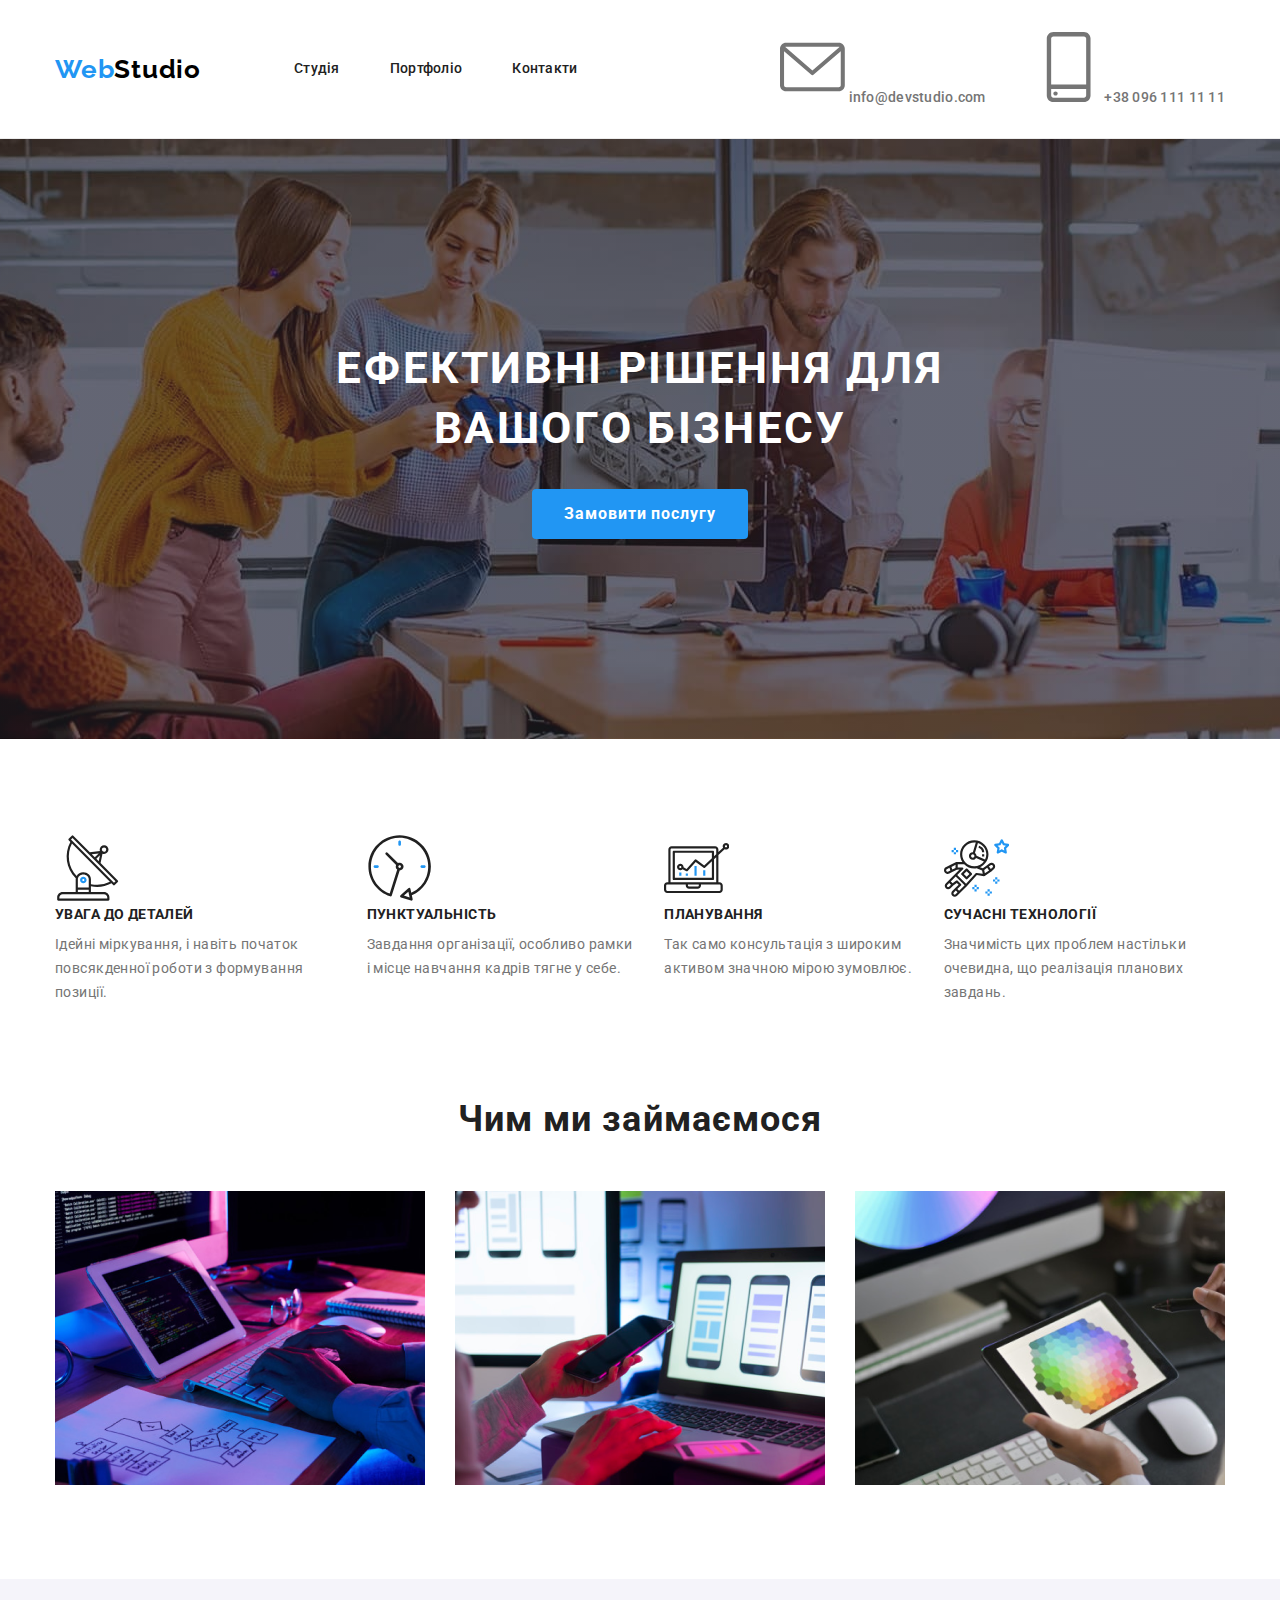
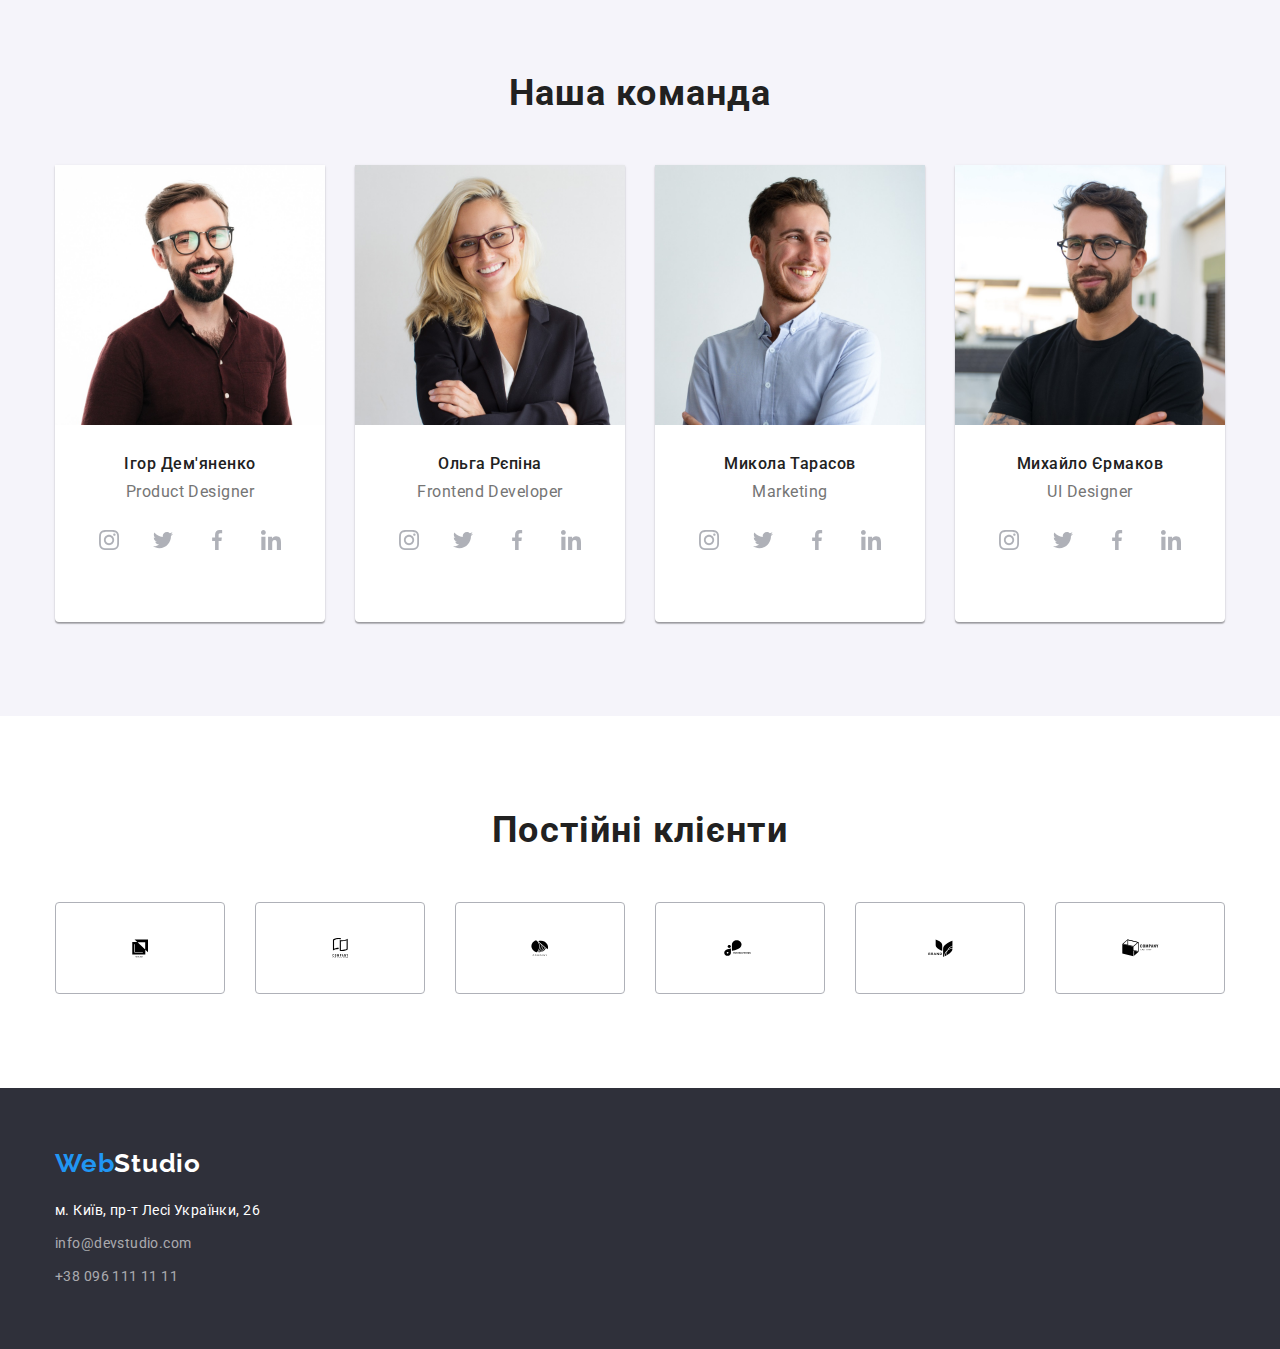
==== commit e042f596: "svg" ====
--- a/index.html
+++ b/index.html
@@ -37,12 +37,20 @@
         <!-- Контактні дані -->
         <ul class="contacts-list">
           <li class="list-item">
-            <a class="link mail" href="mailto:info@devstudio.com"
-              >info@devstudio.com</a
+            <a class="link mail" href="mailto:info@devstudio.com">
+              <svg class="envelope" width="65.32" height="70">
+                <use href="./images/sprite.svg#envelope"></use>
+              </svg>
+              info@devstudio.com</a
             >
           </li>
           <li class="list-item">
-            <a class="link tel" href="tel:+380961111111">+38 096 111 11 11</a>
+            <a class="link tel" href="tel:+380961111111">
+              <svg class="smartphone" width="65.32" height="70">
+                <use href="./images/sprite.svg#smartphone"></use>
+              </svg>
+              +38 096 111 11 11</a
+            >
           </li>
         </ul>
       </div>
@@ -66,6 +74,9 @@
           <h2 class="visually-hidden">наші переваги</h2>
           <ul class="list">
             <li class="pref-text">
+              <svg class="picture" width="65.32" height="70">
+                <use href="./images/sprite.svg#antenna"></use>
+              </svg>
               <h3 class="list-title">увага до деталей</h3>
               <p class="list-text">
                 Ідейні міркування, і навіть початок повсякденної роботи з
@@ -73,6 +84,9 @@
               </p>
             </li>
             <li class="pref-text">
+              <svg class="picture" width="65.32" height="70">
+                <use href="./images/sprite.svg#clock"></use>
+              </svg>
               <h3 class="list-title">пунктуальність</h3>
               <p class="list-text">
                 Завдання організації, особливо рамки і місце навчання кадрів
@@ -80,12 +94,18 @@
               </p>
             </li>
             <li class="pref-text">
+              <svg class="picture" width="65.32" height="70">
+                <use href="./images/sprite.svg#diagram"></use>
+              </svg>
               <h3 class="list-title">планування</h3>
               <p class="list-text">
                 Так само консультація з широким активом значною мірою зумовлює.
               </p>
             </li>
             <li class="pref-text">
+              <svg class="picture" width="65.32" height="70">
+                <use href="./images/sprite.svg#astronaut"></use>
+              </svg>
               <h3 class="list-title">сучасні технології</h3>
               <p class="list-text">
                 Значимість цих проблем настільки очевидна, що реалізація
@@ -387,6 +407,58 @@
           </ul>
         </div>
       </section>
+
+      <!-- Постійні клієнти -->
+
+      <section class="section">
+        <div class="container">
+          <h2 class="subtitle">Постійні клієнти</h2>
+          <ul class="clients">
+            <li class="">
+              <a class="frame" href="">
+                <svg class="clients-box" width="41" height="46.7">
+                  <use href="./images/sprite.svg#yaco"></use>
+                </svg>
+              </a>
+            </li>
+            <li class="">
+              <a class="frame" href="">
+                <svg class="clients-box" width="41" height="46.7">
+                  <use href="./images/sprite.svg#tag_here"></use>
+                </svg>
+              </a>
+            </li>
+            <li class="">
+              <a class="frame" href="">
+                <svg class="clients-box" width="41" height="46.7">
+                  <use href="./images/sprite.svg#company"></use>
+                </svg>
+              </a>
+            </li>
+            <li class="">
+              <a class="frame" href="">
+                <svg class="clients-box" width="41" height="46.7">
+                  <use href="./images/sprite.svg#foster"></use>
+                </svg>
+              </a>
+            </li>
+            <li class="">
+              <a class="frame" href="">
+                <svg class="clients-box" width="41" height="46.7">
+                  <use href="./images/sprite.svg#brend"></use>
+                </svg>
+              </a>
+            </li>
+            <li class="">
+              <a class="frame" href="">
+                <svg class="clients-box" width="41" height="46.7">
+                  <use href="./images/sprite.svg#co_tagline"></use>
+                </svg>
+              </a>
+            </li>
+          </ul>
+        </div>
+      </section>
     </main>
 
     <!-- Підвал -->
--- a/css/styles.css
+++ b/css/styles.css
@@ -142,6 +142,20 @@
   color: var(--accent-cl);
 }
 
+.link-mail {
+  display: flex;
+}
+
+
+
+.envelope {
+  fill: currentColor;
+}
+
+.smartphone {
+  fill: currentColor;
+}
+
 /* Контактні дані */
 .link:hover,
 .link:focus {
@@ -316,7 +330,9 @@
 .socials {
   display: flex;
   justify-content: center;
+  align-items: center;
   gap: 10px;
+  padding-bottom: 30px;
 }
 
 .social-link {
@@ -324,18 +340,36 @@
   justify-content: center;
   width: 44px;
   height: 44px;
-
+  align-items: center;
   color: var(--icon-cl);
   background-color: var(--txt-but);
   border-radius: 50%;
 }
 
-.social-link:hover {
-  color: var(--accent-cl);
+.social-link:hover,
+.social-link:focus {
+  fill: var(--txt-but);
+  background-color: var(--accent-cl);
 }
 
 .social-icon {
   fill: currentColor;
+}
+
+.clients {
+  display: flex;
+  justify-content: center;
+  gap: 30px;
+}
+
+.frame {
+  display: flex;
+  justify-content: center;
+  align-items: center;
+  width: 170px;
+  height: 92px;
+  border: 1px solid var(--icon-cl);
+  border-radius: 4px;
 }
 
 /* Підвал */
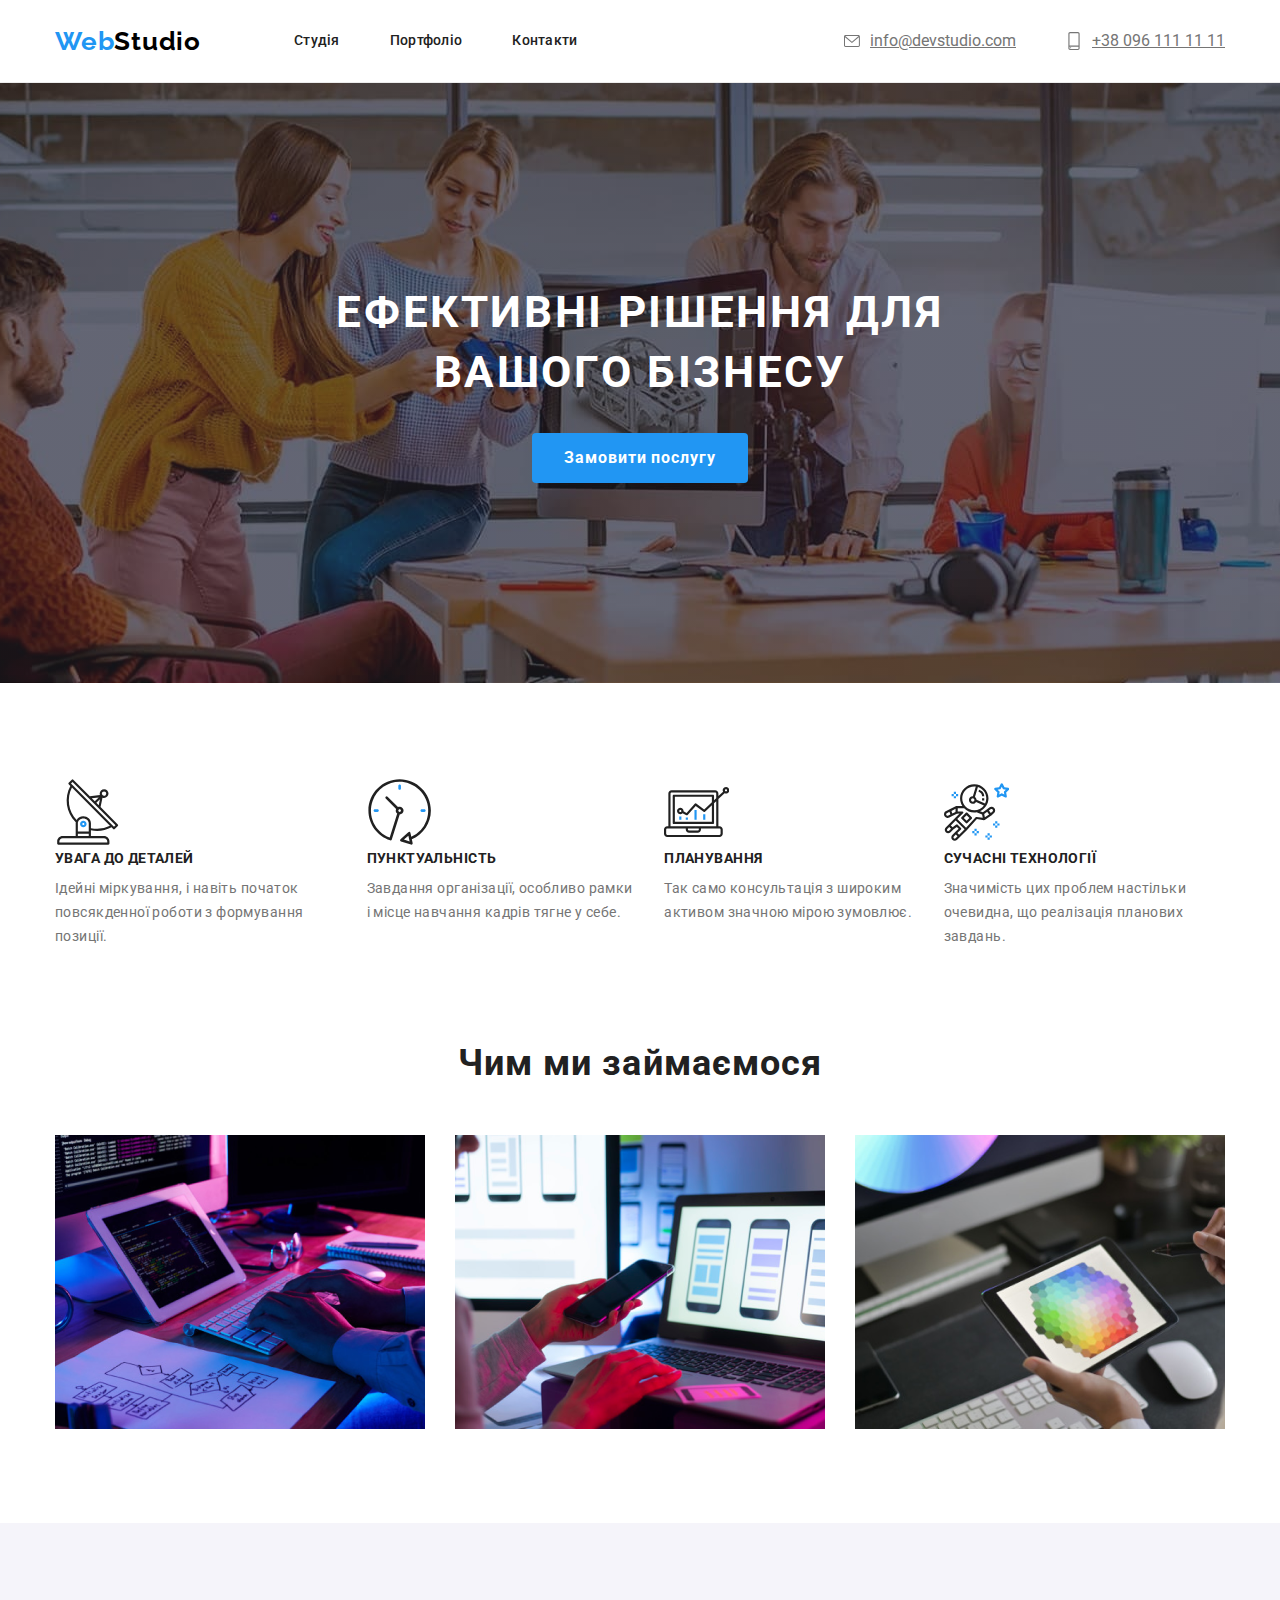
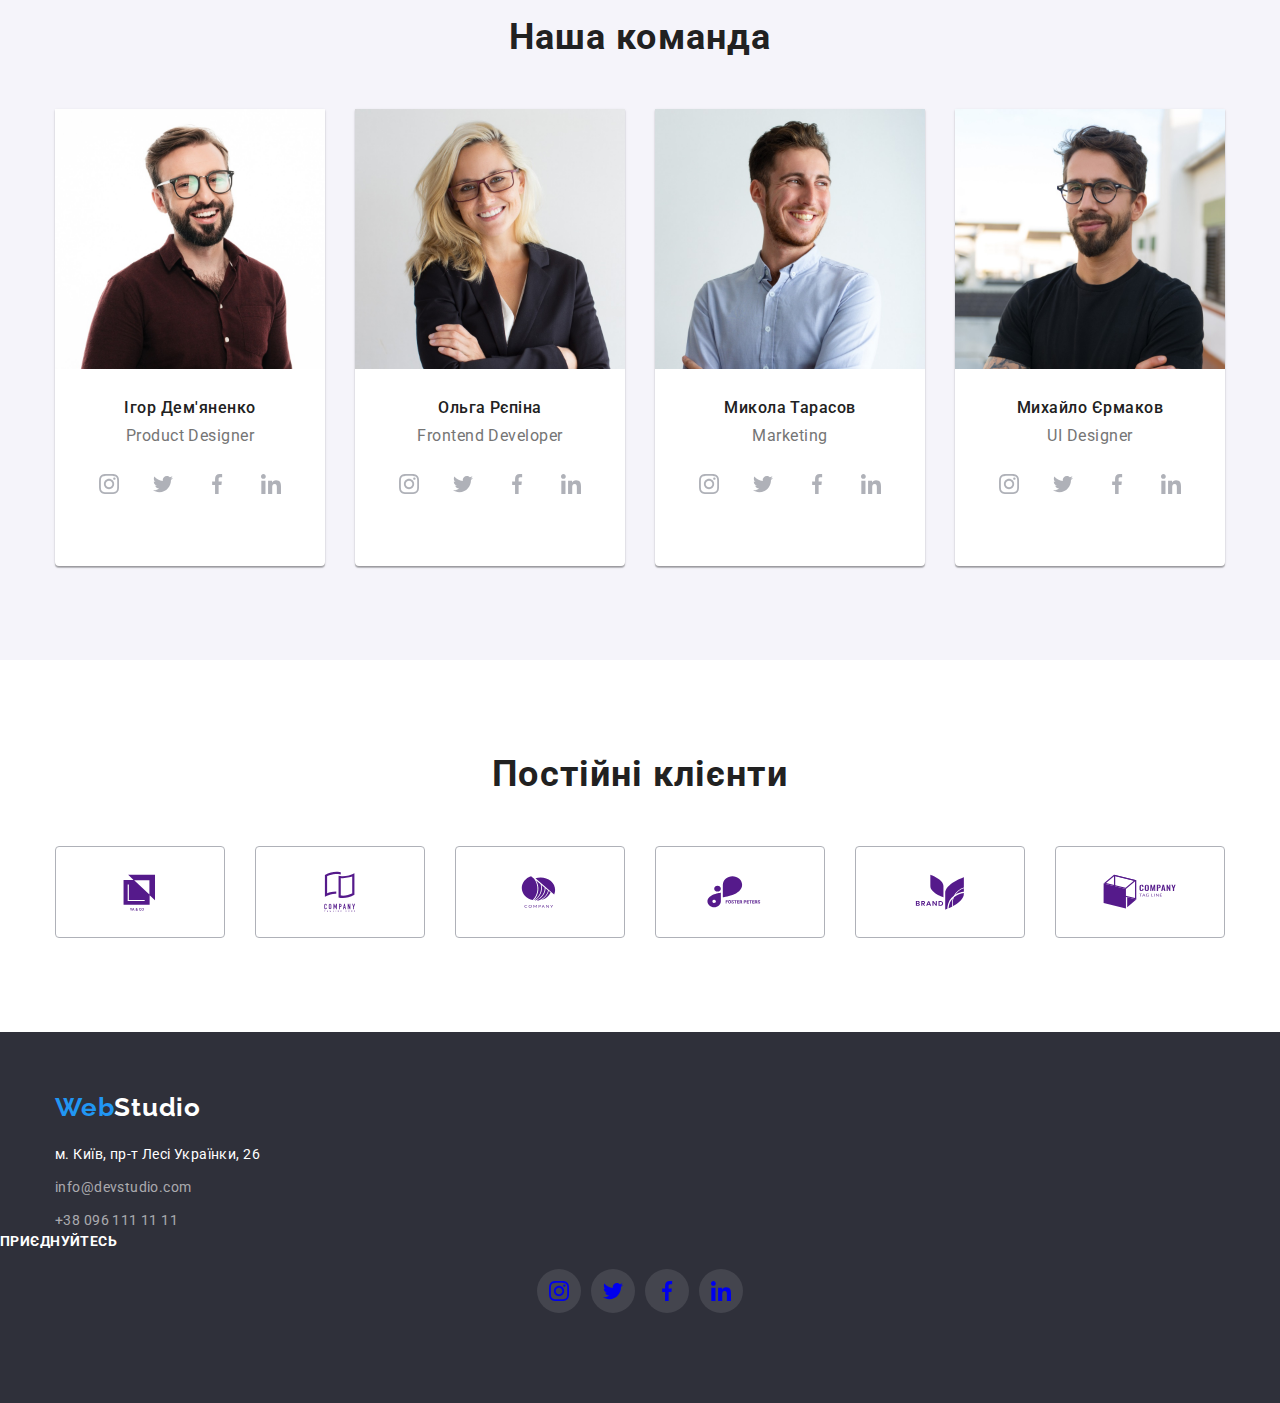
==== commit ed00d946: "footer" ====
--- a/index.html
+++ b/index.html
@@ -37,16 +37,16 @@
         <!-- Контактні дані -->
         <ul class="contacts-list">
           <li class="list-item">
-            <a class="link mail" href="mailto:info@devstudio.com">
-              <svg class="envelope" width="65.32" height="70">
+            <a class="link-mail" href="mailto:info@devstudio.com">
+              <svg class="envelope" width="16" height="18">
                 <use href="./images/sprite.svg#envelope"></use>
               </svg>
               info@devstudio.com</a
             >
           </li>
           <li class="list-item">
-            <a class="link tel" href="tel:+380961111111">
-              <svg class="smartphone" width="65.32" height="70">
+            <a class="link-tel" href="tel:+380961111111">
+              <svg class="smartphone" width="16" height="18">
                 <use href="./images/sprite.svg#smartphone"></use>
               </svg>
               +38 096 111 11 11</a
@@ -416,42 +416,42 @@
           <ul class="clients">
             <li class="">
               <a class="frame" href="">
-                <svg class="clients-box" width="41" height="46.7">
+                <svg class="clients-box" width="82" height="65">
                   <use href="./images/sprite.svg#yaco"></use>
                 </svg>
               </a>
             </li>
             <li class="">
               <a class="frame" href="">
-                <svg class="clients-box" width="41" height="46.7">
+                <svg class="clients-box" width="82" height="65">
                   <use href="./images/sprite.svg#tag_here"></use>
                 </svg>
               </a>
             </li>
             <li class="">
               <a class="frame" href="">
-                <svg class="clients-box" width="41" height="46.7">
+                <svg class="clients-box" width="82" height="65">
                   <use href="./images/sprite.svg#company"></use>
                 </svg>
               </a>
             </li>
             <li class="">
               <a class="frame" href="">
-                <svg class="clients-box" width="41" height="46.7">
+                <svg class="clients-box" width="82" height="65">
                   <use href="./images/sprite.svg#foster"></use>
                 </svg>
               </a>
             </li>
             <li class="">
               <a class="frame" href="">
-                <svg class="clients-box" width="41" height="46.7">
+                <svg class="clients-box" width="82" height="65">
                   <use href="./images/sprite.svg#brend"></use>
                 </svg>
               </a>
             </li>
             <li class="">
               <a class="frame" href="">
-                <svg class="clients-box" width="41" height="46.7">
+                <svg class="clients-box" width="82" height="65">
                   <use href="./images/sprite.svg#co_tagline"></use>
                 </svg>
               </a>
@@ -491,6 +491,63 @@
           </ul>
         </address>
       </div>
+      <div class="social-wrapper">
+        <p class="call">приєднуйтесь</p>
+        <ul class="socials list">
+          <li class="social-item">
+            <a
+              class="social-link-footer"
+              href="https://instagram.com"
+              target="_blank"
+              rel="noopener noreferrer"
+              aria-label="instagram"
+            >
+              <svg class="social-icon" width="20" height="20">
+                <use href="./images/sprite.svg#instagram"></use>
+              </svg>
+            </a>
+          </li>
+          <li class="social-item">
+            <a
+              class="social-link-footer"
+              href="https://twitter.com"
+              target="_blank"
+              rel="noopener noreferrer"
+              aria-label="twitter"
+            >
+              <svg class="social-icon" width="20" height="20">
+                <use href="./images/sprite.svg#twitter"></use>
+              </svg>
+            </a>
+          </li>
+          <li class="social-item">
+            <a
+              class="social-link-footer"
+              href="https://facebook.com"
+              target="_blank"
+              rel="noopener noreferrer"
+              aria-label="facebook"
+            >
+              <svg class="social-icon" width="20" height="20">
+                <use href="./images/sprite.svg#facebook"></use>
+              </svg>
+            </a>
+          </li>
+          <li class="social-item">
+            <a
+              class="social-link-footer"
+              href="https://linkedin.com"
+              target="_blank"
+              rel="noopener noreferrer"
+              aria-label="linkedin"
+            >
+              <svg class="social-icon" width="20" height="20">
+                <use href="./images/sprite.svg#linkedin"></use>
+              </svg>
+            </a>
+          </li>
+        </ul>
+      </div>
     </footer>
   </body>
 </html>
--- a/css/styles.css
+++ b/css/styles.css
@@ -144,16 +144,33 @@
 
 .link-mail {
   display: flex;
-}
-
-
+  gap: 10px;
+  align-items: center;
+  color: var(--txt-col);
+}
+
+.link-mail:hover,
+.link-mail:focus {
+  color: var(--accent-cl);
+}
 
 .envelope {
   fill: currentColor;
 }
 
+.link-tel {
+  display: flex;
+  gap: 10px;
+  align-items: center;
+  color: var(--txt-col);
+}
 .smartphone {
   fill: currentColor;
+}
+
+.link-tel:hover,
+.link-tel:focus {
+  color: var(--accent-cl);
 }
 
 /* Контактні дані */
@@ -348,7 +365,7 @@
 
 .social-link:hover,
 .social-link:focus {
-  fill: var(--txt-but);
+  color: var(--txt-but);
   background-color: var(--accent-cl);
 }
 
@@ -360,6 +377,10 @@
   display: flex;
   justify-content: center;
   gap: 30px;
+}
+
+.clients-box {
+  fill: currentColor;
 }
 
 .frame {
@@ -370,6 +391,11 @@
   height: 92px;
   border: 1px solid var(--icon-cl);
   border-radius: 4px;
+}
+
+.frame:hover,
+.frame:focus {
+  color: var(--accent-cl);
 }
 
 /* Підвал */
@@ -432,6 +458,29 @@
   color: rgba(255, 255, 255, 0.6);
 }
 
+.call {
+  font-family: "Roboto";
+  font-style: normal;
+  font-weight: 700;
+  font-size: 14px;
+  line-height: 16px;
+  letter-spacing: 0.03em;
+  text-transform: uppercase;
+  color: var(--txt-but);
+  margin-bottom: 20px;
+}
+
+.social-link-footer {
+  display: flex;
+  justify-content: center;
+  width: 44px;
+  height: 44px;
+  align-items: center;
+  fill: var(--txt-but);
+  background-color: rgba(255, 255, 255, 10%);
+  border-radius: 50%;
+}
+
 .port-list {
   display: flex;
   gap: 8px;
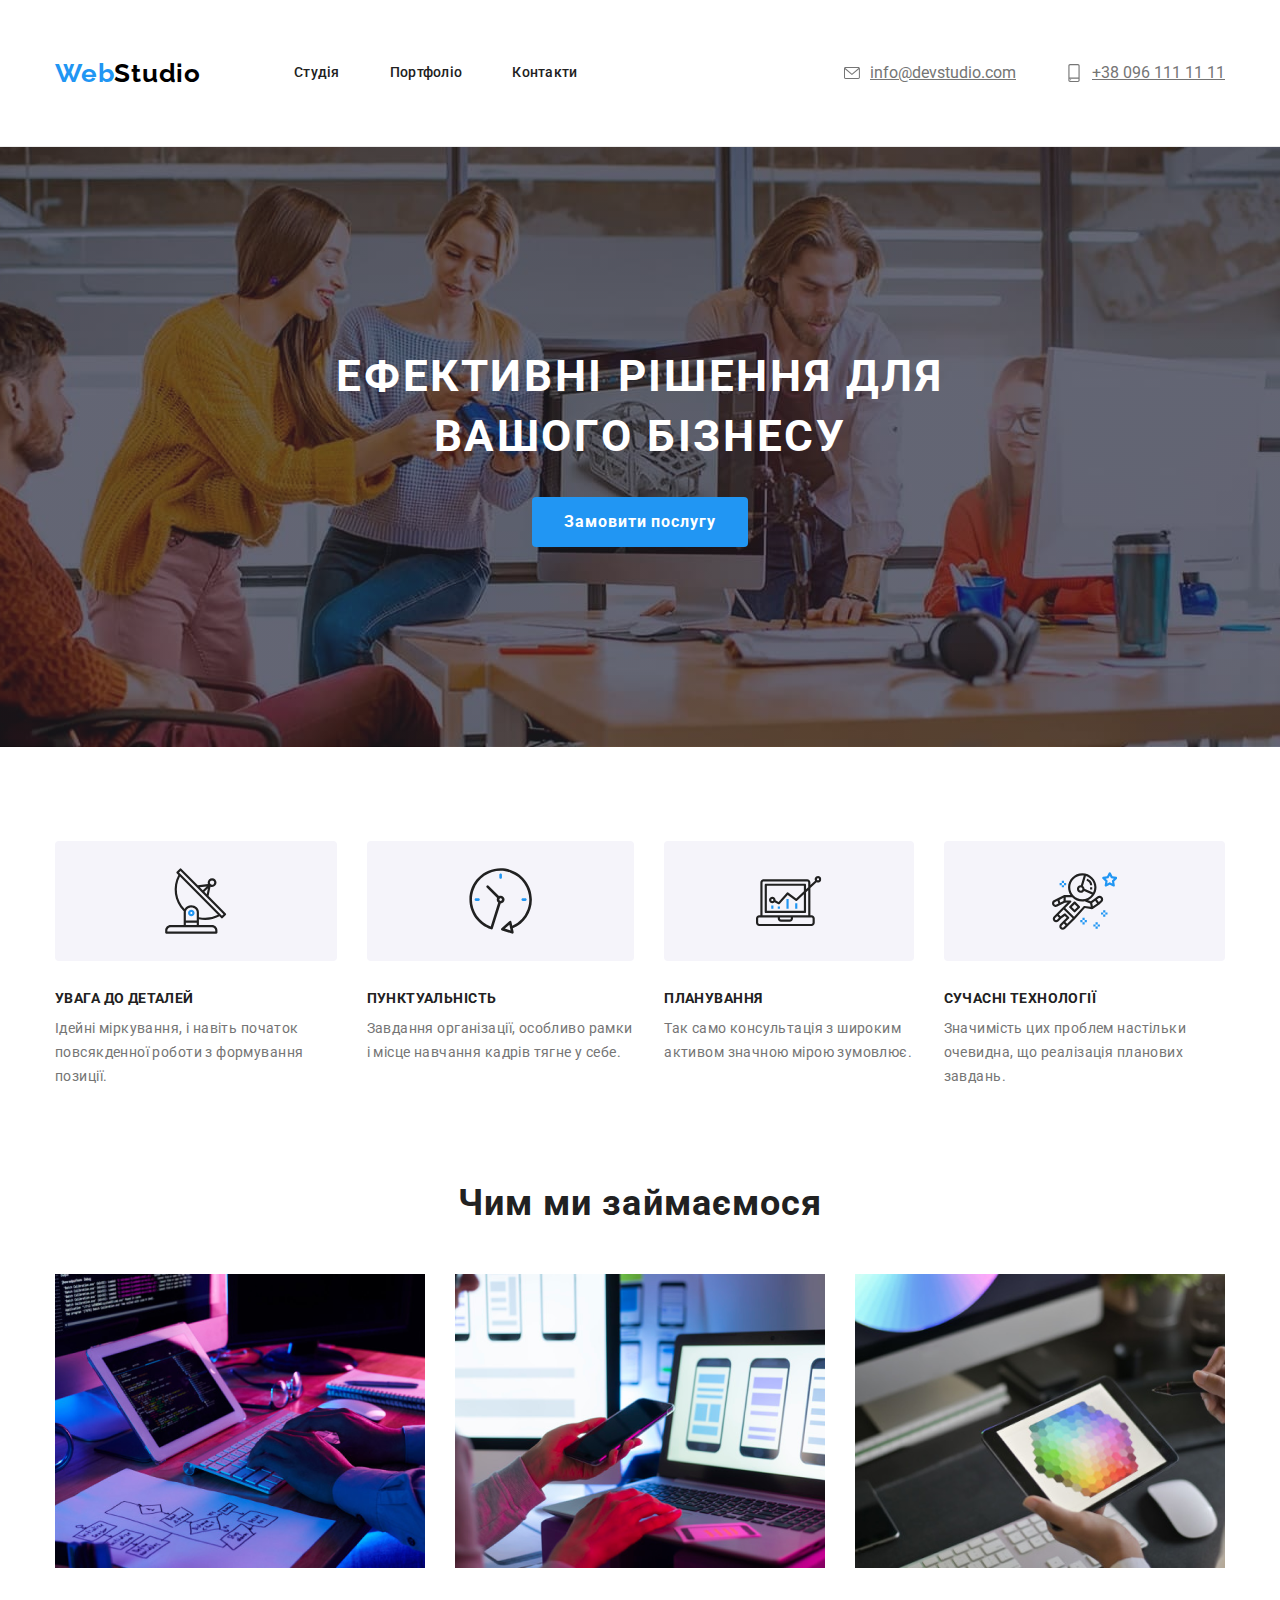
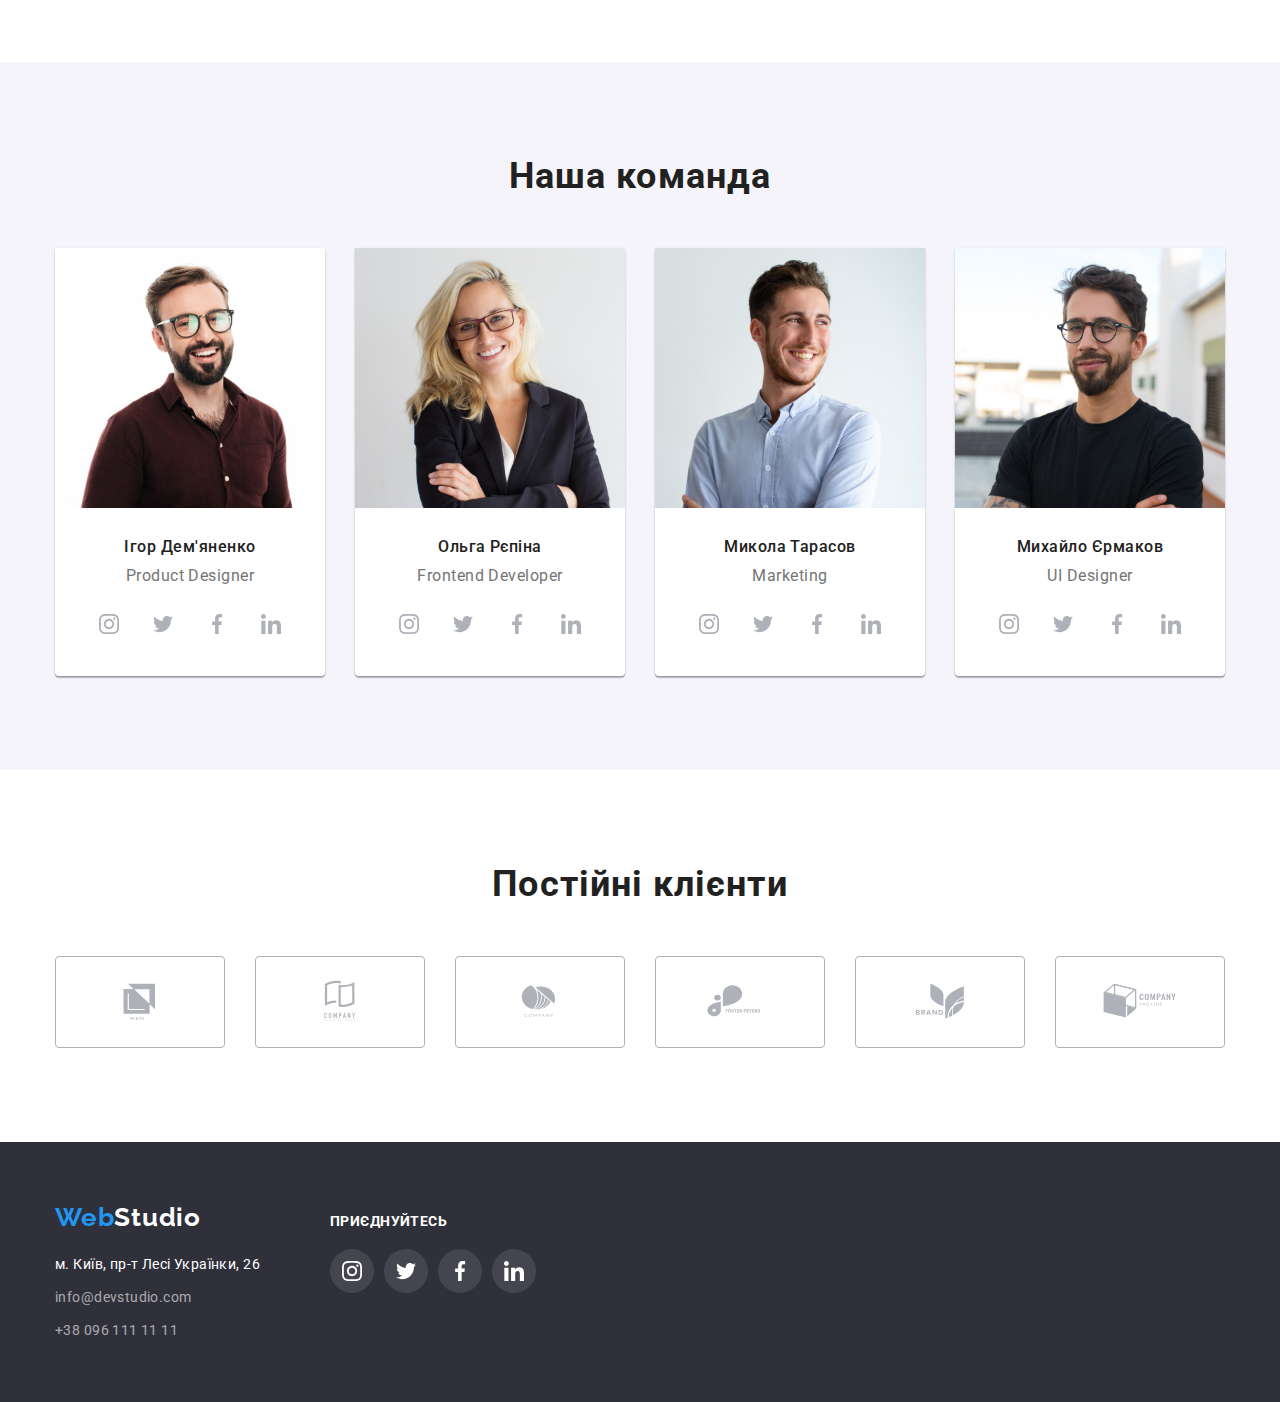
==== commit 82828a42: "end" ====
--- a/index.html
+++ b/index.html
@@ -74,9 +74,11 @@
           <h2 class="visually-hidden">наші переваги</h2>
           <ul class="list">
             <li class="pref-text">
-              <svg class="picture" width="65.32" height="70">
-                <use href="./images/sprite.svg#antenna"></use>
-              </svg>
+              <div class="plate">
+                <svg class="picture" width="65.32" height="70">
+                  <use href="./images/sprite.svg#antenna"></use>
+                </svg>
+              </div>
               <h3 class="list-title">увага до деталей</h3>
               <p class="list-text">
                 Ідейні міркування, і навіть початок повсякденної роботи з
@@ -84,9 +86,11 @@
               </p>
             </li>
             <li class="pref-text">
-              <svg class="picture" width="65.32" height="70">
-                <use href="./images/sprite.svg#clock"></use>
-              </svg>
+              <div class="plate">
+                <svg class="picture" width="65.32" height="70">
+                  <use href="./images/sprite.svg#clock"></use>
+                </svg>
+              </div>
               <h3 class="list-title">пунктуальність</h3>
               <p class="list-text">
                 Завдання організації, особливо рамки і місце навчання кадрів
@@ -94,18 +98,22 @@
               </p>
             </li>
             <li class="pref-text">
-              <svg class="picture" width="65.32" height="70">
-                <use href="./images/sprite.svg#diagram"></use>
-              </svg>
+              <div class="plate">
+                <svg class="picture" width="65.32" height="70">
+                  <use href="./images/sprite.svg#diagram"></use>
+                </svg>
+              </div>
               <h3 class="list-title">планування</h3>
               <p class="list-text">
                 Так само консультація з широким активом значною мірою зумовлює.
               </p>
             </li>
             <li class="pref-text">
-              <svg class="picture" width="65.32" height="70">
-                <use href="./images/sprite.svg#astronaut"></use>
-              </svg>
+              <div class="plate">
+                <svg class="picture" width="65.32" height="70">
+                  <use href="./images/sprite.svg#astronaut"></use>
+                </svg>
+              </div>
               <h3 class="list-title">сучасні технології</h3>
               <p class="list-text">
                 Значимість цих проблем настільки очевидна, що реалізація
@@ -464,89 +472,91 @@
     <!-- Підвал -->
 
     <footer class="footer">
-      <div class="container">
-        <a class="link" href="./index.html">
-          <span class="footer-logocolor">Web</span
-          ><span class="footer-logo">Studio</span>
-        </a>
-        <address class="address">
-          <ul class="address-list">
-            <li class="footer-item">
+      <div class="container footer-container">
+        <div class="address-wrapper">
+          <a class="link" href="./index.html">
+            <span class="footer-logocolor">Web</span
+            ><span class="footer-logo">Studio</span>
+          </a>
+          <address class="address">
+            <ul class="address-list">
+              <li class="footer-item">
+                <a
+                  class="address-link"
+                  href="https://www.google.com/maps/place/%D0%B1%D1%83%D0%BB.+%D0%9B%D0%B5%D1%81%D0%B8+%D0%A3%D0%BA%D1%80%D0%B0%D0%B8%D0%BD%D0%BA%D0%B8,+26,+%D0%9A%D0%B8%D0%B5%D0%B2,+02000/@50.4265807,30.5383858,17z/data=!3m1!4b1!4m5!3m4!1s0x40d4cf0e033ecbe9:0x57a4dffefec77da0!8m2!3d50.4265807!4d30.5383858"
+                  >м. Київ, пр-т Лесі Українки, 26</a
+                >
+              </li>
+              <li class="footer-item">
+                <a class="contacts-link" href="mailto:info@devstudio.com"
+                  >info@devstudio.com</a
+                >
+              </li>
+              <li class="footer-item">
+                <a class="contacts-link" href="tel:++380961111111"
+                  >+38 096 111 11 11</a
+                >
+              </li>
+            </ul>
+          </address>
+        </div>
+        <div class="social-wrapper">
+          <p class="call">приєднуйтесь</p>
+          <ul class="socials list">
+            <li class="social-item">
               <a
-                class="address-link"
-                href="https://www.google.com/maps/place/%D0%B1%D1%83%D0%BB.+%D0%9B%D0%B5%D1%81%D0%B8+%D0%A3%D0%BA%D1%80%D0%B0%D0%B8%D0%BD%D0%BA%D0%B8,+26,+%D0%9A%D0%B8%D0%B5%D0%B2,+02000/@50.4265807,30.5383858,17z/data=!3m1!4b1!4m5!3m4!1s0x40d4cf0e033ecbe9:0x57a4dffefec77da0!8m2!3d50.4265807!4d30.5383858"
-                >м. Київ, пр-т Лесі Українки, 26</a
+                class="social-link-footer"
+                href="https://instagram.com"
+                target="_blank"
+                rel="noopener noreferrer"
+                aria-label="instagram"
               >
-            </li>
-            <li class="footer-item">
-              <a class="contacts-link" href="mailto:info@devstudio.com"
-                >info@devstudio.com</a
+                <svg class="social-icon" width="20" height="20">
+                  <use href="./images/sprite.svg#instagram"></use>
+                </svg>
+              </a>
+            </li>
+            <li class="social-item">
+              <a
+                class="social-link-footer"
+                href="https://twitter.com"
+                target="_blank"
+                rel="noopener noreferrer"
+                aria-label="twitter"
               >
-            </li>
-            <li class="footer-item">
-              <a class="contacts-link" href="tel:++380961111111"
-                >+38 096 111 11 11</a
+                <svg class="social-icon" width="20" height="20">
+                  <use href="./images/sprite.svg#twitter"></use>
+                </svg>
+              </a>
+            </li>
+            <li class="social-item">
+              <a
+                class="social-link-footer"
+                href="https://facebook.com"
+                target="_blank"
+                rel="noopener noreferrer"
+                aria-label="facebook"
               >
+                <svg class="social-icon" width="20" height="20">
+                  <use href="./images/sprite.svg#facebook"></use>
+                </svg>
+              </a>
+            </li>
+            <li class="social-item">
+              <a
+                class="social-link-footer"
+                href="https://linkedin.com"
+                target="_blank"
+                rel="noopener noreferrer"
+                aria-label="linkedin"
+              >
+                <svg class="social-icon" width="20" height="20">
+                  <use href="./images/sprite.svg#linkedin"></use>
+                </svg>
+              </a>
             </li>
           </ul>
-        </address>
-      </div>
-      <div class="social-wrapper">
-        <p class="call">приєднуйтесь</p>
-        <ul class="socials list">
-          <li class="social-item">
-            <a
-              class="social-link-footer"
-              href="https://instagram.com"
-              target="_blank"
-              rel="noopener noreferrer"
-              aria-label="instagram"
-            >
-              <svg class="social-icon" width="20" height="20">
-                <use href="./images/sprite.svg#instagram"></use>
-              </svg>
-            </a>
-          </li>
-          <li class="social-item">
-            <a
-              class="social-link-footer"
-              href="https://twitter.com"
-              target="_blank"
-              rel="noopener noreferrer"
-              aria-label="twitter"
-            >
-              <svg class="social-icon" width="20" height="20">
-                <use href="./images/sprite.svg#twitter"></use>
-              </svg>
-            </a>
-          </li>
-          <li class="social-item">
-            <a
-              class="social-link-footer"
-              href="https://facebook.com"
-              target="_blank"
-              rel="noopener noreferrer"
-              aria-label="facebook"
-            >
-              <svg class="social-icon" width="20" height="20">
-                <use href="./images/sprite.svg#facebook"></use>
-              </svg>
-            </a>
-          </li>
-          <li class="social-item">
-            <a
-              class="social-link-footer"
-              href="https://linkedin.com"
-              target="_blank"
-              rel="noopener noreferrer"
-              aria-label="linkedin"
-            >
-              <svg class="social-icon" width="20" height="20">
-                <use href="./images/sprite.svg#linkedin"></use>
-              </svg>
-            </a>
-          </li>
-        </ul>
+        </div>
       </div>
     </footer>
   </body>
--- a/css/styles.css
+++ b/css/styles.css
@@ -90,6 +90,8 @@
 
 .logo-link {
   margin-right: 93px;
+  padding-top: 32px;
+  padding-bottom: 32px;
 }
 .logo {
   font-family: Raleway;
@@ -135,6 +137,8 @@
   line-height: 1.14;
   letter-spacing: 0.02em;
   text-decoration: none;
+  padding-top: 32px;
+  padding-bottom: 32px;
 }
 
 .nav-link:hover,
@@ -147,6 +151,8 @@
   gap: 10px;
   align-items: center;
   color: var(--txt-col);
+  padding-top: 32px;
+  padding-bottom: 32px;
 }
 
 .link-mail:hover,
@@ -163,6 +169,8 @@
   gap: 10px;
   align-items: center;
   color: var(--txt-col);
+  padding-top: 32px;
+  padding-bottom: 32px;
 }
 .smartphone {
   fill: currentColor;
@@ -266,6 +274,16 @@
   overflow: hidden;
 }
 
+.plate {
+  display: flex;
+  background-color: var(--backgr-filtr);
+  justify-content: center;
+  align-items: center;
+  height: 120px;
+  border-radius: 4px;
+  margin-bottom: 30px;
+}
+
 .list-title {
   text-transform: uppercase;
   font-size: 14px;
@@ -349,7 +367,6 @@
   justify-content: center;
   align-items: center;
   gap: 10px;
-  padding-bottom: 30px;
 }
 
 .social-link {
@@ -389,6 +406,7 @@
   align-items: center;
   width: 170px;
   height: 92px;
+  color: var(--icon-cl);
   border: 1px solid var(--icon-cl);
   border-radius: 4px;
 }
@@ -396,6 +414,7 @@
 .frame:hover,
 .frame:focus {
   color: var(--accent-cl);
+  border-color: var(--accent-cl);
 }
 
 /* Підвал */
@@ -403,6 +422,15 @@
   background: var(--backgr-col);
   padding-top: 60px;
   padding-bottom: 60px;
+}
+
+.footer-container {
+  display: flex;
+  align-items: baseline;
+}
+
+.address-wrapper {
+  margin-right: 70px;
 }
 
 .footer-logocolor {
@@ -476,9 +504,15 @@
   width: 44px;
   height: 44px;
   align-items: center;
-  fill: var(--txt-but);
+  color: var(--txt-but);
   background-color: rgba(255, 255, 255, 10%);
   border-radius: 50%;
+}
+
+.social-link-footer:hover,
+.social-link-footer:focus {
+  color: var(--txt-but);
+  background-color: var(--accent-cl);
 }
 
 .port-list {
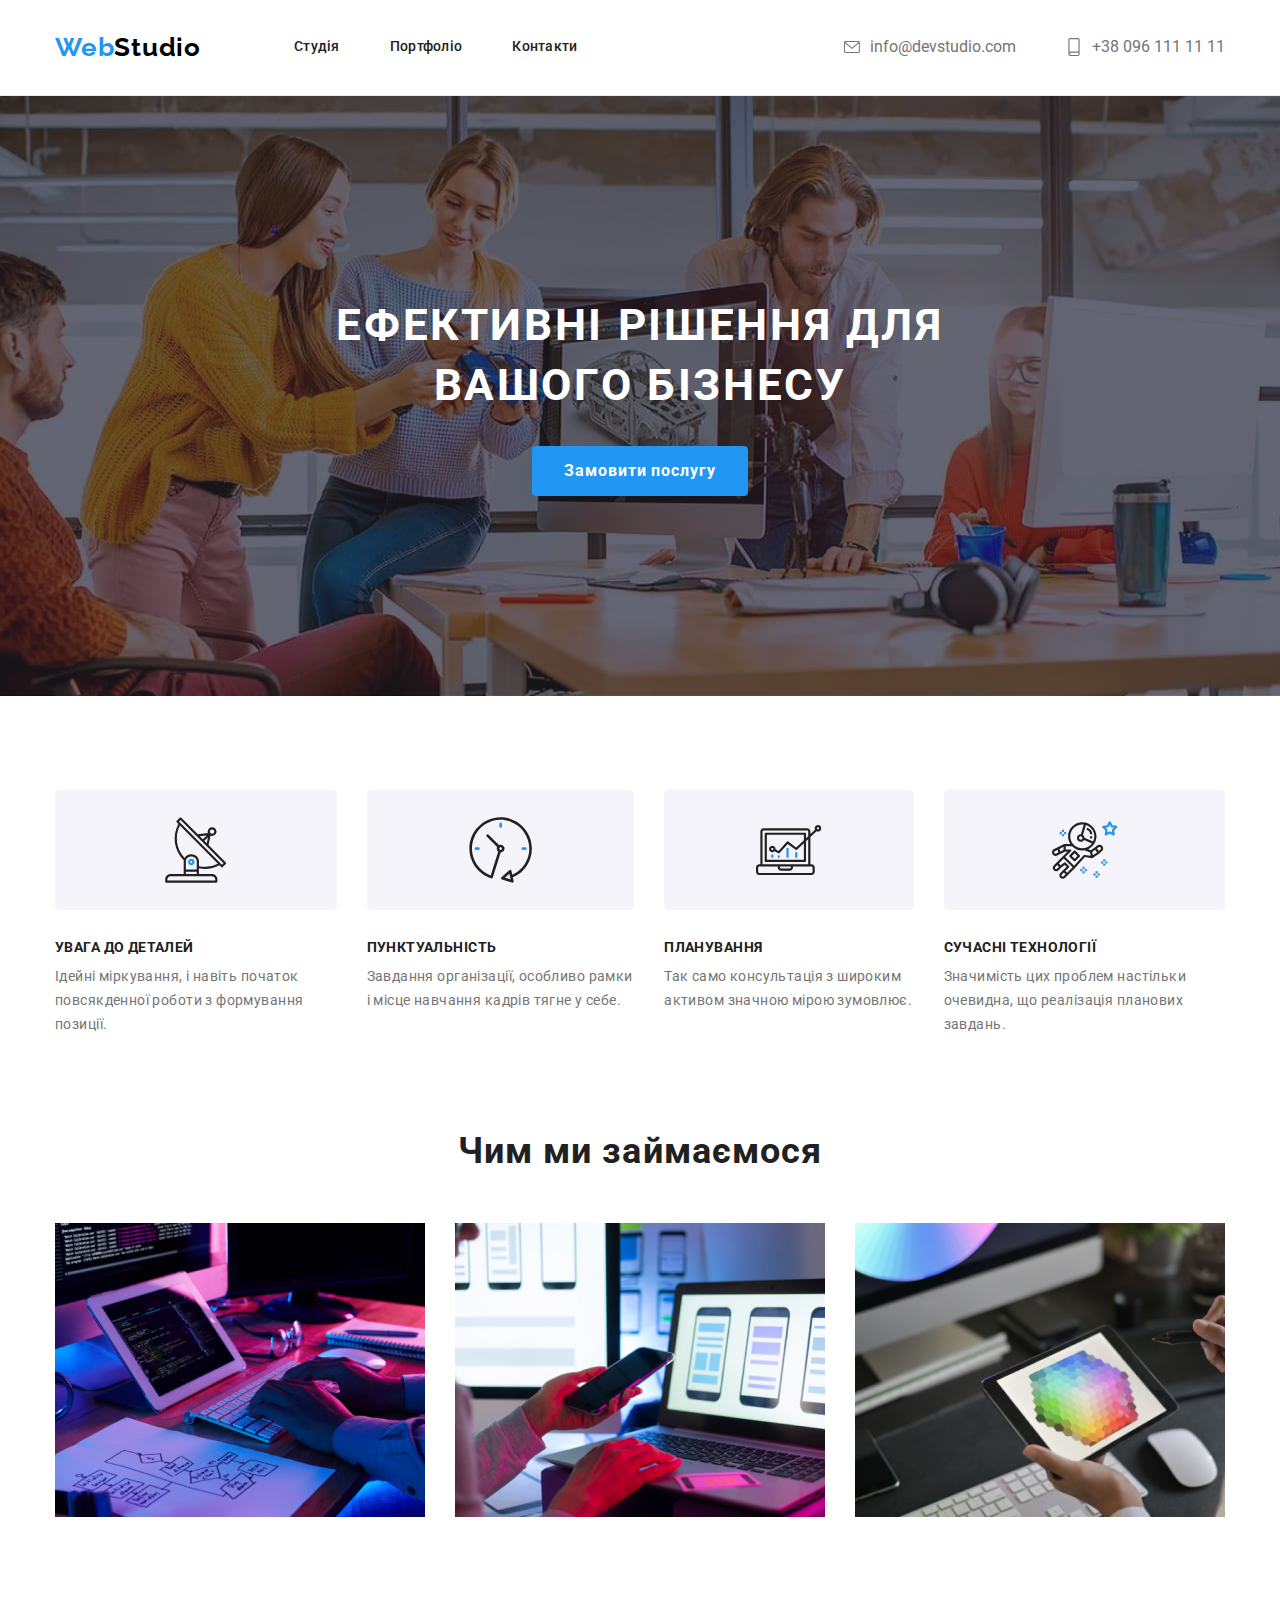
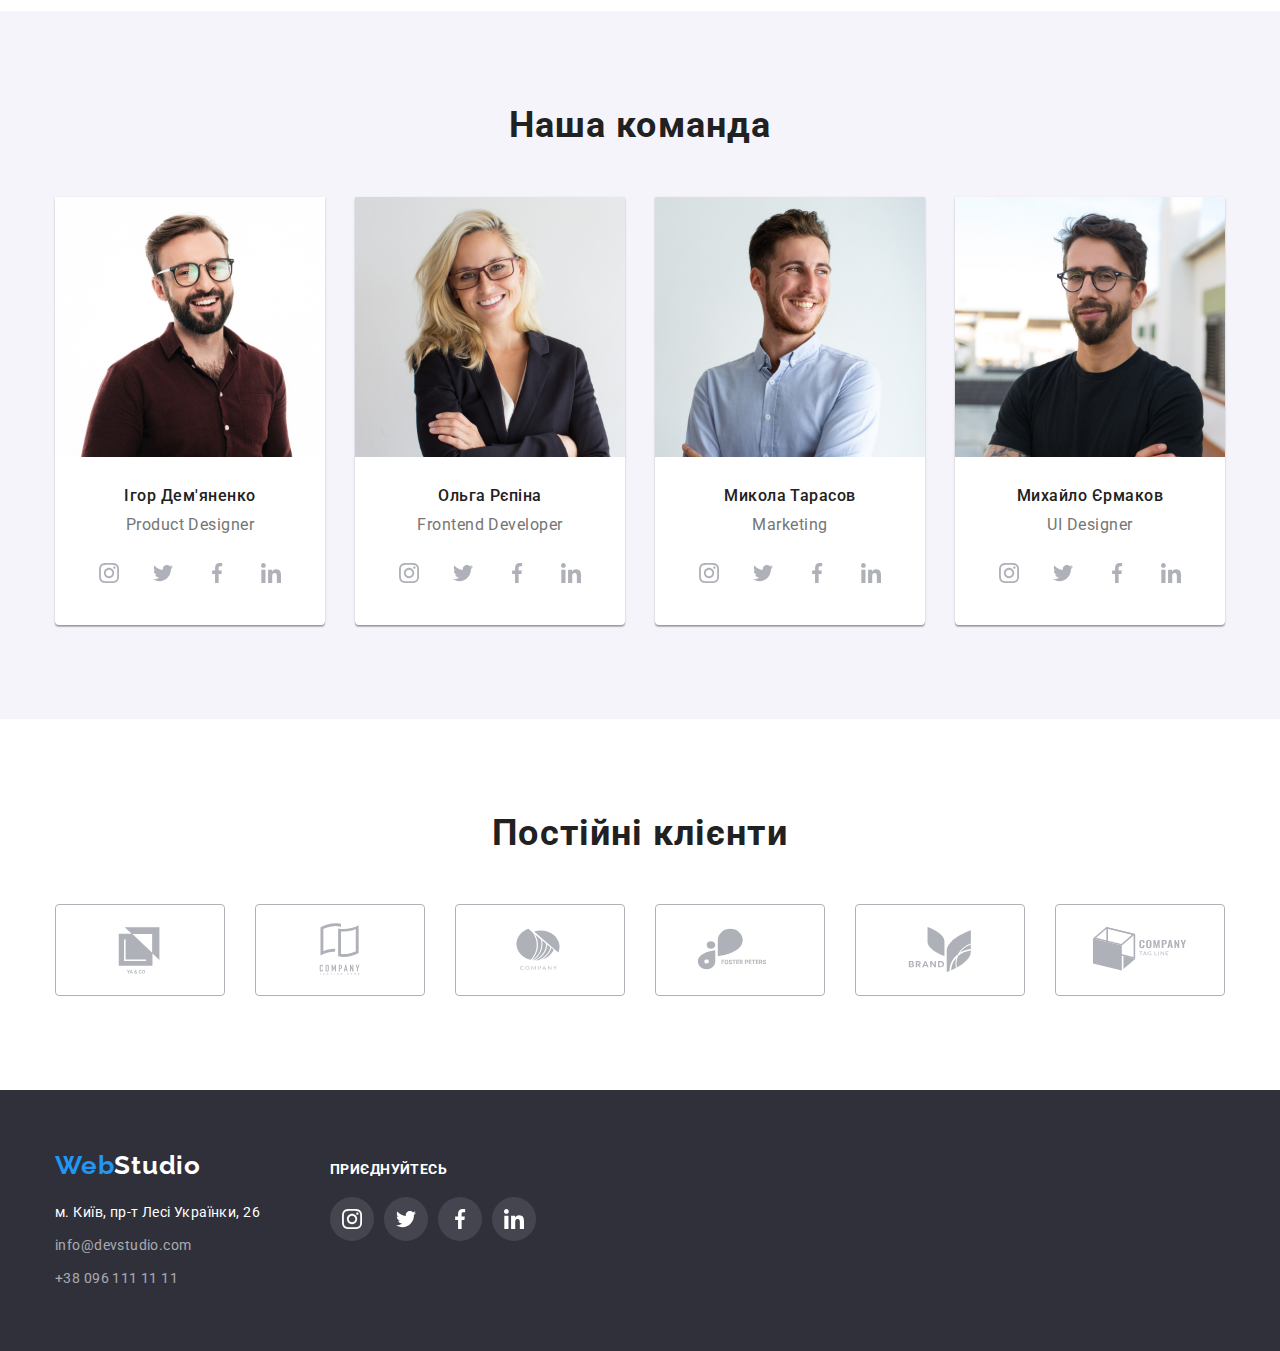
==== commit adfc454a: "portfolio" ====
--- a/index.html
+++ b/index.html
@@ -424,42 +424,42 @@
           <ul class="clients">
             <li class="">
               <a class="frame" href="">
-                <svg class="clients-box" width="82" height="65">
+                <svg class="clients-box" width="106" height="60">
                   <use href="./images/sprite.svg#yaco"></use>
                 </svg>
               </a>
             </li>
             <li class="">
               <a class="frame" href="">
-                <svg class="clients-box" width="82" height="65">
+                <svg class="clients-box" width="106" height="60">
                   <use href="./images/sprite.svg#tag_here"></use>
                 </svg>
               </a>
             </li>
             <li class="">
               <a class="frame" href="">
-                <svg class="clients-box" width="82" height="65">
+                <svg class="clients-box" width="106" height="60">
                   <use href="./images/sprite.svg#company"></use>
                 </svg>
               </a>
             </li>
             <li class="">
               <a class="frame" href="">
-                <svg class="clients-box" width="82" height="65">
+                <svg class="clients-box" width="106" height="60">
                   <use href="./images/sprite.svg#foster"></use>
                 </svg>
               </a>
             </li>
             <li class="">
               <a class="frame" href="">
-                <svg class="clients-box" width="82" height="65">
+                <svg class="clients-box" width="106" height="60">
                   <use href="./images/sprite.svg#brend"></use>
                 </svg>
               </a>
             </li>
             <li class="">
               <a class="frame" href="">
-                <svg class="clients-box" width="82" height="65">
+                <svg class="clients-box" width="106" height="60">
                   <use href="./images/sprite.svg#co_tagline"></use>
                 </svg>
               </a>
--- a/css/styles.css
+++ b/css/styles.css
@@ -119,8 +119,6 @@
 
 .list-nav {
   display: flex;
-  padding-top: 32px;
-  padding-bottom: 32px;
   gap: 50px;
 }
 
@@ -153,6 +151,7 @@
   color: var(--txt-col);
   padding-top: 32px;
   padding-bottom: 32px;
+  text-decoration: none;
 }
 
 .link-mail:hover,
@@ -171,6 +170,7 @@
   color: var(--txt-col);
   padding-top: 32px;
   padding-bottom: 32px;
+  text-decoration: none;
 }
 .smartphone {
   fill: currentColor;
@@ -190,9 +190,7 @@
 .contacts-list {
   display: flex;
   margin-left: auto;
-  padding-top: 32px;
-  padding-bottom: 32px;
-}
+  }
 
 .contacts-list .list-item + .list-item {
   margin-left: 50px;
@@ -225,6 +223,7 @@
     url(../images/img/studio.jpg);
   background-size: cover;
   background-position: center;
+  background-repeat: no-repeat;
 }
 
 .slogan {
@@ -536,12 +535,25 @@
   color: var(--subtitle-col);
   cursor: pointer;
   border-color: transparent;
+  border: none;
+  padding: 6px 22px;
+  border-radius: 4px;
 }
 
 .filtr-list {
   display: flex;
   gap: 8px;
   justify-content: center;
+}
+
+.projects-item {
+  text-decoration: none;
+  display: block;
+}
+
+.projects-item:hover,
+.projects-item:focus {
+box-shadow: 0px 4px 4px 0px rgba(0, 0, 0, 25%);
 }
 
 .photo-list {
